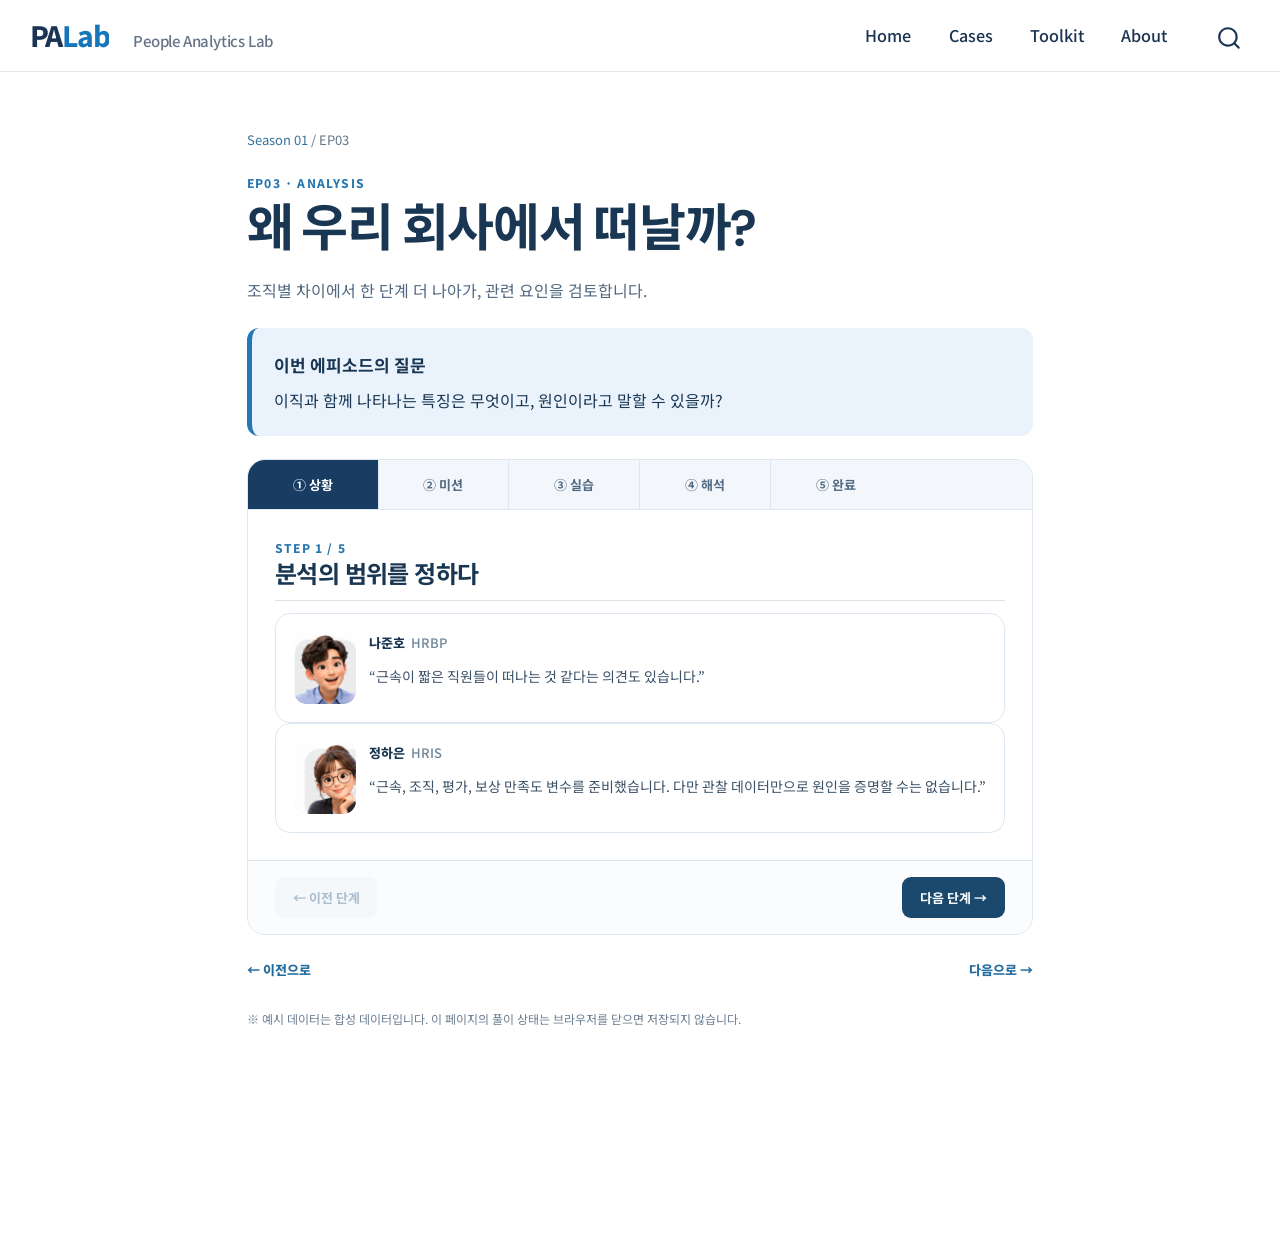
==== docs/cases/season-01/ep03.html @ 8cc3f005 "Initial PALab site with Season 01 EP01 v1.3" ====
<!DOCTYPE html>
<html xmlns="http://www.w3.org/1999/xhtml" lang="en" xml:lang="en"><head>

<meta charset="utf-8">
<meta name="generator" content="quarto-1.11.9">

<meta name="viewport" content="width=device-width, initial-scale=1.0, user-scalable=yes">


<title>EP03 | 왜 우리 회사에서 떠날까? – PALab</title>
<style>
/* Default styles provided by pandoc.
** See https://pandoc.org/MANUAL.html#variables-for-html for config info.
*/
span.smallcaps{font-variant: small-caps;}
div.columns{display: flex; gap: 1.5em;}
div.column{flex: auto;}
@media screen {
div.columns{gap: min(4vw, 1.5em);}
div.column{overflow-x: auto;}
}
div.hanging-indent{margin-left: 1.5em; text-indent: -1.5em;}
ul.task-list{list-style: none;}
ul.task-list li input[type="checkbox"] {
  width: 0.8em;
  margin: 0 0.8em 0.2em -1em; /* quarto-specific, see https://github.com/quarto-dev/quarto-cli/issues/4556 */ 
  vertical-align: middle;
}
</style>


<script src="../../site_libs/quarto-nav/quarto-nav.js"></script>
<script src="../../site_libs/quarto-nav/headroom.min.js"></script>
<script src="../../site_libs/clipboard/clipboard.min.js"></script>
<script src="../../site_libs/quarto-search/autocomplete.umd.js"></script>
<script src="../../site_libs/quarto-search/fuse.min.js"></script>
<script src="../../site_libs/quarto-search/quarto-search.js"></script>
<meta name="quarto:offset" content="../../">
<script src="../../site_libs/quarto-html/quarto.js" type="module"></script>
<script src="../../site_libs/quarto-html/tabsets/tabsets.js" type="module"></script>
<script src="../../site_libs/quarto-html/scrollable-regions/scrollable-regions.js" type="module"></script>
<script src="../../site_libs/quarto-html/popper.min.js"></script>
<script src="../../site_libs/quarto-html/tippy.umd.min.js"></script>
<script src="../../site_libs/quarto-html/anchor.min.js"></script>
<link href="../../site_libs/quarto-html/tippy.css" rel="stylesheet">
<link href="../../site_libs/quarto-html/quarto-syntax-highlighting-63b5708e65d6cd79cd7618c58d0c21e7.css" rel="stylesheet" id="quarto-text-highlighting-styles">
<script src="../../site_libs/bootstrap/bootstrap.min.js"></script>
<link href="../../site_libs/bootstrap/bootstrap-icons.css" rel="stylesheet">
<link href="../../site_libs/bootstrap/bootstrap-667997a87ac983af5cdf63b9a52e4879.min.css" rel="stylesheet" append-hash="true" id="quarto-bootstrap" data-mode="light">
<script id="quarto-search-options" type="application/json">{
  "location": "navbar",
  "copy-button": false,
  "collapse-after": 3,
  "panel-placement": "end",
  "type": "overlay",
  "limit": 50,
  "keyboard-shortcut": [
    "f",
    "/",
    "s"
  ],
  "show-item-context": false,
  "language": {
    "search-no-results-text": "No results",
    "search-matching-documents-text": "matching documents",
    "search-copy-link-title": "Copy link to search",
    "search-hide-matches-text": "Hide additional matches",
    "search-more-match-text": "more match in this document",
    "search-more-matches-text": "more matches in this document",
    "search-clear-button-title": "Clear",
    "search-text-placeholder": "",
    "search-detached-cancel-button-title": "Cancel",
    "search-submit-button-title": "Submit",
    "search-label": "Search"
  }
}</script>


<link rel="stylesheet" href="../../styles/palab.css">
<link rel="stylesheet" href="../../styles/palab-story.css">
</head>

<body class="nav-fixed quarto-light"><a id="quarto-skip-link" class="visually-hidden-focusable" href="#quarto-document-content">Skip to main content</a>

<div id="quarto-search-results"></div>
  <header id="quarto-header" class="headroom fixed-top">
    <nav class="navbar navbar-expand-lg " data-bs-theme="dark" aria-label="Site">
      <div class="navbar-container container-fluid">
      <div class="navbar-brand-container mx-auto">
    <a class="navbar-brand" href="../../index.html">
    <span class="navbar-title">PALab</span>
    </a>
  </div>
          <button class="navbar-toggler" type="button" data-bs-toggle="collapse" data-bs-target="#navbarCollapse" aria-controls="navbarCollapse" aria-expanded="false" aria-label="Toggle navigation" onclick="if (window.quartoToggleHeadroom) { window.quartoToggleHeadroom(); }">
  <span class="navbar-toggler-icon"></span>
</button>
          <div class="collapse navbar-collapse" id="navbarCollapse">
            <ul class="navbar-nav navbar-nav-scroll me-auto">
  <li class="nav-item">
    <a class="nav-link" href="../../index.html"> 
<span class="menu-text">Home</span></a>
  </li>  
  <li class="nav-item">
    <a class="nav-link" href="../../cases/index.html"> 
<span class="menu-text">Cases</span></a>
  </li>  
  <li class="nav-item">
    <a class="nav-link" href="../../toolkit/index.html"> 
<span class="menu-text">Toolkit</span></a>
  </li>  
  <li class="nav-item">
    <a class="nav-link" href="../../about/index.html"> 
<span class="menu-text">About</span></a>
  </li>  
</ul>
          </div> <!-- /navcollapse -->
            <div class="quarto-navbar-tools">
</div>
            <div id="quarto-search" class="" title="Search"></div>
      </div> <!-- /container-fluid -->
    </nav>
</header>
<!-- content -->
<div id="quarto-content" class="quarto-container page-columns page-rows-contents page-layout-full page-navbar">
<!-- sidebar -->
<!-- margin-sidebar -->
    
<!-- main -->
<main class="content column-page" id="quarto-document-content" tabindex="-1"><header id="title-block-header" class="quarto-title-block"><h1 class="title display-7">EP03 | 왜 우리 회사에서 떠날까?</h1></header>

<header id="title-block-header">


</header>


<div class="palab-story">
<p class="crumb"><a href="index.html">Season 01</a> / EP03</p><div class="eyebrow">EP03 · ANALYSIS</div><h1>왜 우리 회사에서 떠날까?</h1><p class="intro">조직별 차이에서 한 단계 더 나아가, 관련 요인을 검토합니다.</p><div class="mission-banner"><strong>이번 에피소드의 질문</strong><p>이직과 함께 나타나는 특징은 무엇이고, 원인이라고 말할 수 있을까?</p></div><div class="learning-frame"><div class="step-nav" role="tablist" aria-label="학습 단계"><button type="button" role="tab" aria-controls="stage-1" aria-selected="false">① 상황</button><button type="button" role="tab" aria-controls="stage-2" aria-selected="false">② 미션</button><button type="button" role="tab" aria-controls="stage-3" aria-selected="false">③ 실습</button><button type="button" role="tab" aria-controls="stage-4" aria-selected="false">④ 해석</button><button type="button" role="tab" aria-controls="stage-5" aria-selected="false">⑤ 완료</button></div><section class="step-pane" id="stage-1"><div class="eyebrow">STEP 1 / 5</div><h2 class="anchored">분석의 범위를 정하다</h2><article class="dialogue"><img class="avatar-photo" src="../../assets/images/season01/na.png" alt="인물 프로필"><div><div class="speaker">나준호<span>HRBP</span></div><p>“근속이 짧은 직원들이 떠나는 것 같다는 의견도 있습니다.”</p></div></article><article class="dialogue"><img class="avatar-photo" src="../../assets/images/season01/jeong.png" alt="인물 프로필"><div><div class="speaker">정하은<span>HRIS</span></div><p>“근속, 조직, 평가, 보상 만족도 변수를 준비했습니다. 다만 관찰 데이터만으로 원인을 증명할 수는 없습니다.”</p></div></article></section><section class="step-pane" id="stage-2"><div class="eyebrow">STEP 2 / 5</div><h2 class="anchored">이번 미션</h2><ol><li>2025년 직원-연도 데이터에서 자발적 퇴직(0/1)을 결과변수로 설정하세요.</li><li>근속 2년 미만과 2년 이상 집단의 이직률을 비교하세요.</li><li>조직·근속·보상 만족도와 이직의 연관성을 탐색하세요.</li><li>연관성과 인과관계를 구분해 결과를 설명하세요.</li></ol><p class="note">본 데이터는 합성 관찰 데이터입니다. 보상 만족도는 실제 설문 수집값이 아니라 학습을 위해 생성된 변수이며, 측정 시점과 선택 편향의 문제가 있을 수 있습니다.</p></section><section class="step-pane" id="stage-3"><div class="eyebrow">STEP 3 / 5</div><h2 class="anchored">관련 요인 탐색하기</h2><a class="download" href="../../data/mirae_living_hr_raw.csv" download="">직원별 인사 원장 CSV 다운로드 ↓</a><p><strong>Excel 실습:</strong> 2025년 1월 1일 재직자를 분석 대상으로 정하고, 각 직원의 2025년 자발적 퇴직 여부(0/1)를 만드세요. 2025년 1월 1일 기준 근속기간을 계산해 2년 미만/이상 집단으로 나누고 자발적 퇴직 비율을 비교하세요.</p><p><strong>추가 탐색:</strong> 부서별, 보상 만족도별 퇴직 비율을 비교하세요. <code>comp_satisfaction</code>은 학습용으로 생성한 1~5점 변수입니다.</p><p class="note">근속기간은 반드시 분석 기준일(2025-01-01)을 기준으로 계산하세요. 연말까지 입사한 직원을 포함하면 비교 집단이 달라집니다. 관찰된 관계는 인과 효과가 아닙니다.</p></section><section class="step-pane" id="stage-4"><div class="eyebrow">STEP 4 / 5</div><h2 class="anchored">결과의 한계를 이해하기</h2><details><summary>해석 가이드 보기</summary><p>집단별 이직률은 2025년 연초 재직자 코호트를 구성해 직접 산출할 수 있습니다. 단순 비교와 회귀 결과가 다를 수 있는 이유는 다른 변수의 구성 차이를 함께 고려하기 때문입니다.</p><p>회귀계수가 유의하거나 오즈비가 크더라도, 누락 변수·측정 시점·선택 편향 때문에 해당 요인이 퇴직을 <strong>일으켰다</strong>고 결론 내릴 수 없습니다.</p></details><p><strong>보고 문장 예시:</strong> “2025년 자료에서 일부 조직과 근속 집단의 자발적 퇴직 비율이 상대적으로 높게 관찰됐습니다. 다만 관찰 자료만으로 그 차이의 원인을 확정할 수는 없습니다.”</p></section><section class="step-pane" id="stage-5"><div class="eyebrow">STEP 5 / 5</div><h2 class="anchored">CHRO에게 분석 결과 전달</h2><article class="dialogue"><img class="avatar-photo" src="../../assets/images/season01/cham.png" alt="인물 프로필"><div><div class="speaker">참지혜<span>CHRO</span></div><p>“관련 요인은 파악했지만 원인을 단정할 수는 없군요. 그렇다면 어떤 조치를 시험해 볼 수 있을까요?”</p></div></article><div class="checklist"><label><input type="checkbox">비교 집단과 결과변수를 명시했다.</label><label><input type="checkbox">기술통계와 회귀분석의 목적을 구분했다.</label><label><input type="checkbox">인과적 표현을 피하고 추가 검증 필요성을 적었다.</label></div><p><strong>산출물:</strong> 이직 관련 요인 분석 메모와 해석상의 한계</p></section><div class="step-actions"><button type="button" class="action secondary prev-step">← 이전 단계</button><button type="button" class="action next-step">다음 단계 →</button></div></div><nav class="ep-nav"><a href="ep02.html">← 이전으로</a><a href="ep04.html">다음으로 →</a></nav><p class="footer-hint">※ 예시 데이터는 합성 데이터입니다. 이 페이지의 풀이 상태는 브라우저를 닫으면 저장되지 않습니다.</p>
</div>
<script src="../../scripts/palab-learning.js" defer=""></script>



</main> <!-- /main -->
<script id="quarto-html-after-body" type="application/javascript">
  window.document.addEventListener("DOMContentLoaded", function (event) {
    const icon = "";
    const anchorJS = new window.AnchorJS();
    anchorJS.options = {
      placement: 'right',
      icon: icon
    };
    anchorJS.add('.anchored');
    const isCodeAnnotation = (el) => {
      for (const clz of el.classList) {
        if (clz.startsWith('code-annotation-')) {                     
          return true;
        }
      }
      return false;
    }
    const onCopySuccess = function(e) {
      // button target
      const button = e.trigger;
      // don't keep focus
      button.blur();
      // flash "checked"
      button.classList.add('code-copy-button-checked');
      var currentTitle = button.getAttribute("title");
      button.setAttribute("title", "Copied!");
      let tooltip;
      if (window.bootstrap) {
        button.setAttribute("data-bs-toggle", "tooltip");
        button.setAttribute("data-bs-placement", "left");
        button.setAttribute("data-bs-title", "Copied!");
        tooltip = new bootstrap.Tooltip(button, 
          { trigger: "manual", 
            customClass: "code-copy-button-tooltip",
            offset: [0, -8]});
        tooltip.show();    
      }
      setTimeout(function() {
        if (tooltip) {
          tooltip.hide();
          button.removeAttribute("data-bs-title");
          button.removeAttribute("data-bs-toggle");
          button.removeAttribute("data-bs-placement");
        }
        button.setAttribute("title", currentTitle);
        button.classList.remove('code-copy-button-checked');
      }, 1000);
      // clear code selection
      e.clearSelection();
    }
    const getTextToCopy = function(trigger) {
      const outerScaffold = trigger.parentElement.cloneNode(true);
      const codeEl = outerScaffold.querySelector('code');
      for (const childEl of codeEl.children) {
        if (isCodeAnnotation(childEl)) {
          childEl.remove();
        }
      }
      return codeEl.innerText;
    }
    const clipboard = new window.ClipboardJS('.code-copy-button:not([data-in-quarto-modal])', {
      text: getTextToCopy
    });
    clipboard.on('success', onCopySuccess);
    if (window.document.getElementById('quarto-embedded-source-code-modal')) {
      const clipboardModal = new window.ClipboardJS('.code-copy-button[data-in-quarto-modal]', {
        text: getTextToCopy,
        container: window.document.getElementById('quarto-embedded-source-code-modal')
      });
      clipboardModal.on('success', onCopySuccess);
    }
      var localhostRegex = new RegExp(/^(?:http|https):\/\/localhost\:?[0-9]*\//);
      var mailtoRegex = new RegExp(/^mailto:/);
        var filterRegex = new RegExp('/' + window.location.host + '/');
      var isInternal = (href) => {
          return filterRegex.test(href) || localhostRegex.test(href) || mailtoRegex.test(href);
      }
      // Inspect non-navigation links and adorn them if external
      window.quartoDecorateExternalLinks = function (root) {
     var links = (root || window.document).querySelectorAll('a[href]:not(.nav-link):not(.navbar-brand):not(.toc-action):not(.sidebar-link):not(.sidebar-item-toggle):not(.pagination-link):not(.no-external):not([aria-hidden]):not(.dropdown-item):not(.quarto-navigation-tool):not(.about-link)');
      for (var i=0; i<links.length; i++) {
        const link = links[i];
        if (!isInternal(link.href)) {
          // undo the damage that might have been done by quarto-nav.js in the case of
          // links that we want to consider external
          if (link.dataset.originalHref !== undefined) {
            link.href = link.dataset.originalHref;
          }
          if (!link.classList.contains('no-external-icon')) {
          }
        }
      }
      };
      window.quartoDecorateExternalLinks(window.document);
    // Esc closes the popup (WCAG 1.4.13) and focus leaving both trigger and
    // popup closes it (WCAG 2.4.11); tippy handles neither for interactive popups.
    const hideOnEscAndFocusOut = {
      name: 'hideOnEscAndFocusOut',
      defaultValue: true,
      fn(instance) {
        const dismiss = () => {
          // A show scheduled by the trigger delay would otherwise reopen it
          instance.clearDelayTimeouts();
          instance.hide();
        };
        const onKeyDown = (event) => {
          if (event.key !== 'Escape') {
            return;
          }
          // Keep Esc from also reaching page handlers (e.g. reveal.js overview),
          // except an open reveal.js slide menu, which Esc should close too.
          // The menu handles keys only when its keyboard option is on.
          const menuHandlesEsc = window.Reveal?.getPlugin?.('menu')?.isOpen() &&
            window.Reveal.getConfig().menu?.keyboard !== false;
          if (!menuHandlesEsc) {
            event.stopPropagation();
          }
          if (instance.popper.contains(window.document.activeElement)) {
            // Disabled while refocusing so the focus trigger does not reopen it
            instance.disable();
            instance.reference.focus();
            instance.enable();
          }
          dismiss();
        };
        const onFocusOut = (event) => {
          const target = event.relatedTarget;
          if (target && !instance.reference.contains(target) &&
              !instance.popper.contains(target)) {
            dismiss();
          }
        };
        // On the trigger too: a click trigger (code-annotations: select) has no
        // blur handling. Attached for the instance's lifetime so leaving the
        // trigger also cancels a show still pending on the trigger delay.
        instance.reference.addEventListener('focusout', onFocusOut);
        return {
          onShow() {
            window.document.addEventListener('keydown', onKeyDown, true);
            instance.popper.addEventListener('focusout', onFocusOut);
          },
          onHide() {
            window.document.removeEventListener('keydown', onKeyDown, true);
            instance.popper.removeEventListener('focusout', onFocusOut);
          },
          onDestroy() {
            instance.reference.removeEventListener('focusout', onFocusOut);
          },
        };
      },
    };
    function tippyHover(el, contentFn, onTriggerFn, onUntriggerFn) {
      const config = {
        allowHTML: true,
        maxWidth: 500,
        delay: 100,
        arrow: false,
        appendTo: function(el) {
            return el.parentElement;
        },
        interactive: true,
        interactiveBorder: 10,
        theme: 'quarto',
        placement: 'bottom-start',
        plugins: [hideOnEscAndFocusOut],
      };
      if (contentFn) {
        config.content = contentFn;
      }
      if (onTriggerFn) {
        config.onTrigger = onTriggerFn;
      }
      if (onUntriggerFn) {
        config.onUntrigger = onUntriggerFn;
      }
      window.tippy(el, config); 
    }
    const noterefs = window.document.querySelectorAll('a[role="doc-noteref"]');
    for (var i=0; i<noterefs.length; i++) {
      const ref = noterefs[i];
      tippyHover(ref, function() {
        // use id or data attribute instead here
        let href = ref.getAttribute('data-footnote-href') || ref.getAttribute('href');
        try { href = new URL(href).hash; } catch {}
        const id = href.replace(/^#\/?/, "");
        const note = window.document.getElementById(id);
        if (note) {
          return note.innerHTML;
        } else {
          return "";
        }
      });
    }
    const xrefs = window.document.querySelectorAll('a.quarto-xref');
    const processXRef = (id, note) => {
      // Strip column container classes
      const stripColumnClz = (el) => {
        el.classList.remove("page-full", "page-columns");
        if (el.children) {
          for (const child of el.children) {
            stripColumnClz(child);
          }
        }
      }
      stripColumnClz(note)
      if (id === null || id.startsWith('sec-')) {
        // Special case sections, only their first couple elements
        const container = document.createElement("div");
        if (note.children && note.children.length > 2) {
          container.appendChild(note.children[0].cloneNode(true));
          for (let i = 1; i < note.children.length; i++) {
            const child = note.children[i];
            if (child.tagName === "P" && child.innerText === "") {
              continue;
            } else {
              container.appendChild(child.cloneNode(true));
              break;
            }
          }
          if (window.Quarto?.typesetMath) {
            window.Quarto.typesetMath(container);
          }
          return container.innerHTML
        } else {
          if (window.Quarto?.typesetMath) {
            window.Quarto.typesetMath(note);
          }
          return note.innerHTML;
        }
      } else {
        // Remove any anchor links if they are present
        const anchorLink = note.querySelector('a.anchorjs-link');
        if (anchorLink) {
          anchorLink.remove();
        }
        if (window.Quarto?.typesetMath) {
          window.Quarto.typesetMath(note);
        }
        if (note.classList.contains("callout")) {
          return note.outerHTML;
        } else {
          return note.innerHTML;
        }
      }
    }
    for (var i=0; i<xrefs.length; i++) {
      const xref = xrefs[i];
      tippyHover(xref, undefined, function(instance) {
        instance.disable();
        let url = xref.getAttribute('href');
        let hash = undefined; 
        if (url.startsWith('#')) {
          hash = url;
        } else {
          try { hash = new URL(url).hash; } catch {}
        }
        if (hash) {
          const id = hash.replace(/^#\/?/, "");
          const note = window.document.getElementById(id);
          if (note !== null) {
            try {
              const html = processXRef(id, note.cloneNode(true));
              instance.setContent(html);
            } finally {
              instance.enable();
              instance.show();
            }
          } else {
            // See if we can fetch this
            fetch(url.split('#')[0])
            .then(res => res.text())
            .then(html => {
              const parser = new DOMParser();
              const htmlDoc = parser.parseFromString(html, "text/html");
              const note = htmlDoc.getElementById(id);
              if (note !== null) {
                const html = processXRef(id, note);
                instance.setContent(html);
              } 
            }).finally(() => {
              instance.enable();
              instance.show();
            });
          }
        } else {
          // See if we can fetch a full url (with no hash to target)
          // This is a special case and we should probably do some content thinning / targeting
          fetch(url)
          .then(res => res.text())
          .then(html => {
            const parser = new DOMParser();
            const htmlDoc = parser.parseFromString(html, "text/html");
            const note = htmlDoc.querySelector('main.content');
            if (note !== null) {
              // This should only happen for chapter cross references
              // (since there is no id in the URL)
              // remove the first header
              if (note.children.length > 0 && note.children[0].tagName === "HEADER") {
                note.children[0].remove();
              }
              const html = processXRef(null, note);
              instance.setContent(html);
            } 
          }).finally(() => {
            instance.enable();
            instance.show();
          });
        }
      }, function(instance) {
      });
    }
        let selectedAnnoteEl;
        const selectorForAnnotation = ( cell, annotation) => {
          let cellAttr = 'data-code-cell="' + cell + '"';
          let lineAttr = 'data-code-annotation="' +  annotation + '"';
          const selector = 'span[' + cellAttr + '][' + lineAttr + ']';
          return selector;
        }
        const selectCodeLines = (annoteEl) => {
          const doc = window.document;
          const targetCell = annoteEl.getAttribute("data-target-cell");
          const targetAnnotation = annoteEl.getAttribute("data-target-annotation");
          const annoteSpan = window.document.querySelector(selectorForAnnotation(targetCell, targetAnnotation));
          const lines = annoteSpan.getAttribute("data-code-lines").split(",");
          const lineIds = lines.map((line) => {
            return targetCell + "-" + line;
          })
          // Each band is positioned against its own containing block, which is
          // not the offsetParent of the lines, so place it from client rects.
          const placeBand = (band, firstEl, lastEl, codeBlock) => {
            const container = band.offsetParent;
            if (container === null) {
              return;
            }
            const containerRect = container.getBoundingClientRect();
            // Reveal.js scales slides with a transform, so convert client
            // pixels back to the CSS pixels of the container.
            const scale = containerRect.height / container.offsetHeight || 1;
            const firstRect = firstEl.getBoundingClientRect();
            const lastRect = lastEl.getBoundingClientRect();
            const top = (firstRect.top - containerRect.top) / scale - container.clientTop + container.scrollTop;
            const height = (lastRect.bottom - firstRect.top) / scale;
            band.style.top = top - 2 + "px";
            band.style.height = height + 4 + "px";
            if (codeBlock) {
              // Without the copy button wrapper, the containing block is wider
              // than the code block, so span the code block explicitly.
              const blockRect = codeBlock.getBoundingClientRect();
              band.style.left = (blockRect.left - containerRect.left) / scale - container.clientLeft + container.scrollLeft + "px";
              band.style.width = blockRect.width / scale + "px";
            }
          };
          if (lineIds.length > 0) {
            const el = window.document.getElementById(lineIds[0]);
            const lastEl = window.document.getElementById(lineIds[lineIds.length - 1]);
            const parent = el.parentElement.parentElement;
            // cook up a div (if necessary) and position it
            let div = window.document.getElementById("code-annotation-line-highlight");
            if (div === null) {
              div = window.document.createElement("div");
              div.setAttribute("id", "code-annotation-line-highlight");
              div.style.position = 'absolute';
              parent.appendChild(div);
            }
            placeBand(div, el, lastEl, parent.closest("div.sourceCode") || parent);
            let gutterDiv = window.document.getElementById("code-annotation-line-highlight-gutter");
            if (gutterDiv === null) {
              gutterDiv = window.document.createElement("div");
              gutterDiv.setAttribute("id", "code-annotation-line-highlight-gutter");
              gutterDiv.style.position = 'absolute';
              const codeCell = window.document.getElementById(targetCell);
              const gutter = codeCell.querySelector('.code-annotation-gutter');
              gutter.appendChild(gutterDiv);
            }
            placeBand(gutterDiv, el, lastEl);
            selectedAnnoteEl = annoteEl;
          }
        };
        const unselectCodeLines = () => {
          const elementsIds = ["code-annotation-line-highlight", "code-annotation-line-highlight-gutter"];
          elementsIds.forEach((elId) => {
            const div = window.document.getElementById(elId);
            if (div) {
              div.remove();
            }
          });
          selectedAnnoteEl = undefined;
        };
          // Handle positioning of the toggle
      window.addEventListener(
        "resize",
        throttle(() => {
          elRect = undefined;
          if (selectedAnnoteEl) {
            selectCodeLines(selectedAnnoteEl);
          }
        }, 10)
      );
      function throttle(fn, ms) {
      let throttle = false;
      let timer;
        return (...args) => {
          if(!throttle) { // first call gets through
              fn.apply(this, args);
              throttle = true;
          } else { // all the others get throttled
              if(timer) clearTimeout(timer); // cancel #2
              timer = setTimeout(() => {
                fn.apply(this, args);
                timer = throttle = false;
              }, ms);
          }
        };
      }
        // Attach click handler to the DT
        const annoteDls = window.document.querySelectorAll('dt[data-target-cell]');
        for (const annoteDlNode of annoteDls) {
          annoteDlNode.addEventListener('click', (event) => {
            const clickedEl = event.target;
            if (clickedEl !== selectedAnnoteEl) {
              unselectCodeLines();
              const activeEl = window.document.querySelector('dt[data-target-cell].code-annotation-active');
              if (activeEl) {
                activeEl.classList.remove('code-annotation-active');
              }
              selectCodeLines(clickedEl);
              clickedEl.classList.add('code-annotation-active');
            } else {
              // Unselect the line
              unselectCodeLines();
              clickedEl.classList.remove('code-annotation-active');
            }
          });
        }
    const findCites = (el) => {
      const parentEl = el.parentElement;
      if (parentEl) {
        const cites = parentEl.dataset.cites;
        if (cites) {
          return {
            el,
            cites: cites.split(' ')
          };
        } else {
          return findCites(el.parentElement)
        }
      } else {
        return undefined;
      }
    };
    var bibliorefs = window.document.querySelectorAll('a[role="doc-biblioref"]');
    for (var i=0; i<bibliorefs.length; i++) {
      const ref = bibliorefs[i];
      const citeInfo = findCites(ref);
      if (citeInfo) {
        tippyHover(citeInfo.el, function() {
          var popup = window.document.createElement('div');
          citeInfo.cites.forEach(function(cite) {
            var citeDiv = window.document.createElement('div');
            citeDiv.classList.add('hanging-indent');
            citeDiv.classList.add('csl-entry');
            var biblioDiv = window.document.getElementById('ref-' + cite);
            if (biblioDiv) {
              citeDiv.innerHTML = biblioDiv.innerHTML;
            }
            popup.appendChild(citeDiv);
          });
          return popup.innerHTML;
        });
      }
    }
  });
  </script>
  <script type="application/javascript">
  window.quartoScrollableRegionsLabels = {"code":"Scrollable code","output":"Scrollable output"};
  </script>
</div> <!-- /content -->




</body></html>
---- docs/site_libs/quarto-html/tippy.css ----
.tippy-box[data-animation=fade][data-state=hidden]{opacity:0}[data-tippy-root]{max-width:calc(100vw - 10px)}.tippy-box{position:relative;background-color:#333;color:#fff;border-radius:4px;font-size:14px;line-height:1.4;white-space:normal;outline:0;transition-property:transform,visibility,opacity}.tippy-box[data-placement^=top]>.tippy-arrow{bottom:0}.tippy-box[data-placement^=top]>.tippy-arrow:before{bottom:-7px;left:0;border-width:8px 8px 0;border-top-color:initial;transform-origin:center top}.tippy-box[data-placement^=bottom]>.tippy-arrow{top:0}.tippy-box[data-placement^=bottom]>.tippy-arrow:before{top:-7px;left:0;border-width:0 8px 8px;border-bottom-color:initial;transform-origin:center bottom}.tippy-box[data-placement^=left]>.tippy-arrow{right:0}.tippy-box[data-placement^=left]>.tippy-arrow:before{border-width:8px 0 8px 8px;border-left-color:initial;right:-7px;transform-origin:center left}.tippy-box[data-placement^=right]>.tippy-arrow{left:0}.tippy-box[data-placement^=right]>.tippy-arrow:before{left:-7px;border-width:8px 8px 8px 0;border-right-color:initial;transform-origin:center right}.tippy-box[data-inertia][data-state=visible]{transition-timing-function:cubic-bezier(.54,1.5,.38,1.11)}.tippy-arrow{width:16px;height:16px;color:#333}.tippy-arrow:before{content:"";position:absolute;border-color:transparent;border-style:solid}.tippy-content{position:relative;padding:5px 9px;z-index:1}
---- docs/site_libs/quarto-html/quarto-syntax-highlighting-63b5708e65d6cd79cd7618c58d0c21e7.css ----
/* quarto syntax highlight colors */
:root {
  --quarto-hl-ot-color: #003B4F;
  --quarto-hl-at-color: #657422;
  --quarto-hl-ss-color: #20794D;
  --quarto-hl-an-color: #5E5E5E;
  --quarto-hl-fu-color: #4758AB;
  --quarto-hl-st-color: #20794D;
  --quarto-hl-cf-color: #003B4F;
  --quarto-hl-op-color: #5E5E5E;
  --quarto-hl-er-color: #AD0000;
  --quarto-hl-bn-color: #AD0000;
  --quarto-hl-al-color: #AD0000;
  --quarto-hl-va-color: #111111;
  --quarto-hl-bu-color: inherit;
  --quarto-hl-ex-color: inherit;
  --quarto-hl-pp-color: #AD0000;
  --quarto-hl-in-color: #5E5E5E;
  --quarto-hl-vs-color: #20794D;
  --quarto-hl-wa-color: #5E5E5E;
  --quarto-hl-do-color: #5E5E5E;
  --quarto-hl-im-color: #00769E;
  --quarto-hl-ch-color: #20794D;
  --quarto-hl-dt-color: #AD0000;
  --quarto-hl-fl-color: #AD0000;
  --quarto-hl-co-color: #5E5E5E;
  --quarto-hl-cv-color: #5E5E5E;
  --quarto-hl-cn-color: #8f5902;
  --quarto-hl-sc-color: #5E5E5E;
  --quarto-hl-dv-color: #AD0000;
  --quarto-hl-kw-color: #003B4F;
}

/* other quarto variables */
:root {
  --quarto-font-monospace: SFMono-Regular, Menlo, Monaco, Consolas, "Liberation Mono", "Courier New", monospace;
}

/* syntax highlight based on Pandoc's rules */
pre > code.sourceCode > span {
  color: #003B4F;
}

code.sourceCode > span {
  color: #003B4F;
}

div.sourceCode,
div.sourceCode pre.sourceCode {
  color: #003B4F;
}

/* Normal */
code span {
  color: #003B4F;
}

/* Alert */
code span.al {
  color: #AD0000;
  font-style: inherit;
}

/* Annotation */
code span.an {
  color: #5E5E5E;
  font-style: inherit;
}

/* Attribute */
code span.at {
  color: #657422;
  font-style: inherit;
}

/* BaseN */
code span.bn {
  color: #AD0000;
  font-style: inherit;
}

/* BuiltIn */
code span.bu {
  font-style: inherit;
}

/* ControlFlow */
code span.cf {
  color: #003B4F;
  font-weight: bold;
  font-style: inherit;
}

/* Char */
code span.ch {
  color: #20794D;
  font-style: inherit;
}

/* Constant */
code span.cn {
  color: #8f5902;
  font-style: inherit;
}

/* Comment */
code span.co {
  color: #5E5E5E;
  font-style: inherit;
}

/* CommentVar */
code span.cv {
  color: #5E5E5E;
  font-style: italic;
}

/* Documentation */
code span.do {
  color: #5E5E5E;
  font-style: italic;
}

/* DataType */
code span.dt {
  color: #AD0000;
  font-style: inherit;
}

/* DecVal */
code span.dv {
  color: #AD0000;
  font-style: inherit;
}

/* Error */
code span.er {
  color: #AD0000;
  font-style: inherit;
}

/* Extension */
code span.ex {
  font-style: inherit;
}

/* Float */
code span.fl {
  color: #AD0000;
  font-style: inherit;
}

/* Function */
code span.fu {
  color: #4758AB;
  font-style: inherit;
}

/* Import */
code span.im {
  color: #00769E;
  font-style: inherit;
}

/* Information */
code span.in {
  color: #5E5E5E;
  font-style: inherit;
}

/* Keyword */
code span.kw {
  color: #003B4F;
  font-weight: bold;
  font-style: inherit;
}

/* Operator */
code span.op {
  color: #5E5E5E;
  font-style: inherit;
}

/* Other */
code span.ot {
  color: #003B4F;
  font-style: inherit;
}

/* Preprocessor */
code span.pp {
  color: #AD0000;
  font-style: inherit;
}

/* SpecialChar */
code span.sc {
  color: #5E5E5E;
  font-style: inherit;
}

/* SpecialString */
code span.ss {
  color: #20794D;
  font-style: inherit;
}

/* String */
code span.st {
  color: #20794D;
  font-style: inherit;
}

/* Variable */
code span.va {
  color: #111111;
  font-style: inherit;
}

/* VerbatimString */
code span.vs {
  color: #20794D;
  font-style: inherit;
}

/* Warning */
code span.wa {
  color: #5E5E5E;
  font-style: italic;
}

.prevent-inlining {
  content: "</";
}

/*# sourceMappingURL=054cc16b9e9817627be6994582d2ffb5.css.map */
---- docs/styles/palab.css ----
/* PALab | People Analytics Lab — consolidated stylesheet v2
   Replace the entire contents of styles/palab.css with this file.
   Home markup uses .palab-home, .palab-hero-grid, .palab-hero-image,
   .palab-team-image and .palab-character-labels. */
@import url('https://fonts.googleapis.com/css2?family=DM+Sans:wght@400;500;600;700;800&family=Noto+Sans+KR:wght@400;500;600;700;800&display=swap');

:root {
  --palab-navy: #1b3453;
  --palab-navy-dark: #122740;
  --palab-blue: #1676b9;
  --palab-blue-light: #eaf1f7;
  --palab-background: #fff;
  --palab-surface: #f6f8fb;
  --palab-text: #243449;
  --palab-muted: #66778b;
  --palab-border: #dfe6ed;
  --palab-radius: 14px;
}

/* 01 — Site-wide typography */
body {
  font-family: 'DM Sans', 'Noto Sans KR', sans-serif;
  color: var(--palab-text);
  background: var(--palab-background);
  line-height: 1.75;
}
h1, h2, h3, h4, h5, h6 {
  font-family: 'DM Sans', 'Noto Sans KR', sans-serif;
  color: var(--palab-navy);
  font-weight: 700;
  letter-spacing: -.025em;
  word-break: keep-all;
}
h1 { font-size: clamp(2rem, 4vw, 3rem); line-height: 1.3; }
h2 { font-size: clamp(1.5rem, 2.5vw, 2rem); }
p { font-size: 1rem; }
a { color: #47749a; }
a:hover { color: var(--palab-navy); }

/* 02 — White navigation and two-tone PALab wordmark */
.navbar {
  background: #fff !important;
  border-bottom: 1px solid #e2e8f0;
  min-height: 72px;
}
.navbar-brand {
  display: inline-flex;
  align-items: baseline;
  gap: 0;
  font-family: 'DM Sans', sans-serif;
  font-size: 0; /* Hide original title text; accessible link remains */
  font-weight: 800;
  letter-spacing: -.04em;
  color: var(--palab-navy) !important;
  text-decoration: none;
  white-space: nowrap;
  margin-right: 0; /* Avoid pushing navigation off screen */
}
.navbar .nav-link {
  color: var(--palab-navy) !important;
  font-size: .95rem;
  font-weight: 500;
  margin: 0 .5rem;
  border-bottom: 2px solid transparent;
}
.navbar .nav-link:hover,
.navbar .nav-link.active {
  color: var(--palab-blue) !important;
  border-bottom-color: var(--palab-blue);
}
.navbar .aa-DetachedSearchButton,
.navbar #quarto-search { color: var(--palab-navy); }
/* Kept for compatibility if a valid subtitle element is later added. */
.navbar .palab-brand-subtitle,
.navbar .palab-brand-subtitle.active {
  color: var(--palab-muted) !important;
  font-size: .72rem;
  font-weight: 400;
  border-bottom: 0 !important;
  pointer-events: none;
}

/* 03 — Standard pages and reusable components */
#quarto-content { background: var(--palab-background); }
main.content {
  max-width: 1120px;
  margin-inline: auto;
  padding-top: 2.5rem;
  padding-bottom: 4rem;
}
.palab-card {
  background: #fff;
  border: 1px solid var(--palab-border);
  border-radius: var(--palab-radius);
  padding: 1.75rem;
  box-shadow: 0 6px 22px rgba(22,45,73,.04);
  transition: transform .2s ease, box-shadow .2s ease;
}
.palab-card:hover {
  transform: translateY(-3px);
  box-shadow: 0 12px 28px rgba(22,45,73,.09);
}
.palab-button {
  display: inline-block;
  padding: .85rem 1.5rem;
  border-radius: 8px;
  background: var(--palab-navy);
  color: #fff;
  font-weight: 600;
  text-decoration: none;
  transition: background .2s ease;
}
.palab-button:hover { background: var(--palab-navy-dark); color: #fff; }

/* 04 — Home page: remove Quarto article framing */
body:has(.palab-home) #title-block-header { display: none; }
body:has(.palab-home) #quarto-content {
  display: block;
  width: 100%;
  max-width: none;
  padding: 0;
  margin: 0;
}
body:has(.palab-home) main.content {
  width: 100%;
  max-width: none;
  padding: 0;
  margin: 0;
}
.palab-home { width: 100%; }
.palab-home-container {
  width: min(calc(100% - 48px), 1200px);
  margin-inline: auto;
}

/* 05 — Hero: unified cinematic composition */
.palab-hero {
  position: relative;
  width: 100%;
  background: #142d4c;
  color: #fff;
  overflow: hidden;
}
body:has(.palab-home) .palab-hero .palab-home-container {
  width: 100%;
  max-width: none;
}
.palab-hero-grid {
  position: relative;
  display: block;
  height: clamp(430px, 28vw, 500px);
  min-height: 0;
  isolation: isolate;
}
.palab-hero-copy {
  position: relative;
  z-index: 3;
  width: 43%;
  height: 100%;
  box-sizing: border-box;
  padding: 28px 16px 24px clamp(28px, 3.2vw, 64px);
  display: flex;
  flex-direction: column;
  justify-content: center;
  align-items: flex-start;
}
.palab-eyebrow {
  color: #c6d9ea;
  font-size: .76rem;
  font-weight: 700;
  letter-spacing: .09em;
  margin: 0 0 12px;
}
.palab-hero-copy h1 {
  color: #fff;
  font-size: clamp(1.85rem, 2.55vw, 2.65rem);
  font-weight: 800;
  line-height: 1.17;
  letter-spacing: -.035em;
  margin: 0 0 15px;
  word-break: keep-all;
}
.palab-hero-description {
  color: #e8eef6;
  font-size: clamp(.82rem, 1vw, .94rem);
  font-weight: 400;
  line-height: 1.55;
  max-width: 470px;
  margin: 0 0 18px;
  word-break: keep-all;
  overflow-wrap: normal;
  white-space: normal;
}
.palab-hero-actions { display: flex; flex-wrap: wrap; gap: .7rem; }
.palab-hero-primary, .palab-hero-secondary {
  display: inline-block;
  padding: .65rem 1.12rem;
  border-radius: 26px;
  font-weight: 700;
  font-size: .84rem;
  text-decoration: none;
  line-height: 1.4;
}
.palab-hero-primary { background: #fff; color: var(--palab-navy); }
.palab-hero-primary:hover { background: var(--palab-blue-light); color: var(--palab-navy); }
.palab-hero-secondary { border: 1px solid rgba(255,255,255,.7); color: #fff; }
.palab-hero-secondary:hover { background: rgba(255,255,255,.12); color: #fff; }

/* The image is a layer of the hero, not a separate grid column. */
.palab-hero-image {
  position: absolute;
  z-index: 1;
  inset: 0 0 0 39%;
  overflow: hidden;
  isolation: isolate;
}
.palab-hero-image p { margin: 0; height: 100%; }
.palab-team-image {
  display: block;
  width: 100%;
  height: 100%;
  object-fit: cover;
  object-position: center 25%;
}
.palab-hero-image::after {
  content: '';
  position: absolute;
  inset: 0;
  z-index: 1;
  background: linear-gradient(90deg, #142d4c 0%, rgba(20,45,76,.82) 12%, rgba(20,45,76,.25) 29%, transparent 46%);
  pointer-events: none;
}
/* 06 — Character labels, positioned relative to the photo layer */
.palab-character-labels { position: absolute; inset: 0; z-index: 2; pointer-events: none; }
.palab-character-label {
  position: absolute;
  bottom: 7%;
  transform: translateX(-50%);
  box-sizing: border-box;
  min-width: 72px;
  max-width: 132px;
  padding: 4px 9px 5px;
  display: flex;
  flex-direction: column;
  align-items: center;
  gap: 0;
  text-align: center;
  border-radius: 6px;
  background: rgba(255,255,255,.96);
  color: var(--palab-navy);
  box-shadow: 0 2px 8px rgba(0,0,0,.12);
}

/* 캐릭터 이름표 위치 조정 — 데스크톱 */

.palab-character-labels {
  position: absolute;
  inset: 0;
  pointer-events: none;
}

.palab-character-label {
  position: absolute;
  bottom: 12%;
  transform: translateX(-50%);
}

/* 각 캐릭터의 몸통 중심에 맞춘 위치 */
.palab-character-label:nth-child(1) {
  left: 21%;
}

.palab-character-label:nth-child(2) {
  left: 45%;
}

.palab-character-label:nth-child(3) {
  left: 65%;
}

.palab-character-label:nth-child(4) {
  left: 88%;
}


/* 07 — Responsive layout */
@media (max-width: 900px) {
  .palab-hero-grid { height: 360px; }
  .palab-hero-copy { width: 48%; }
  .palab-hero-image { left: 36%; }
  .palab-hero-copy h1 { font-size: clamp(2rem, 2.8vw, 3rem); }
  .palab-hero-description { font-size: 1.05rem; }
}
@media (max-width: 640px) {
  .navbar { min-height: 64px; }
  main.content { padding: 1.5rem 1rem 3rem; }
  .palab-card { padding: 1.25rem; }
  .palab-home-container { width: min(calc(100% - 32px), 1200px); }
  .palab-hero-grid { height: auto; display: flex; flex-direction: column; }
  .palab-hero-copy { width: 100%; height: auto; padding: 30px 22px 18px; }
  .palab-hero-copy h1 { font-size: clamp(1.85rem, 6vw, 2.4rem); }
  .palab-hero-description { font-size: .91rem; max-width: none; }
  .palab-hero-image { position: relative; inset: auto; width: 100%; height: clamp(220px, 54vw, 340px); }
  .palab-team-image { object-position: center 40%; }
  .palab-hero-image::after { background: linear-gradient(180deg, #142d4c 0%, rgba(20,45,76,0) 24%); }
  .palab-character-label { bottom: 4%; min-width: 0; max-width: 25%; padding: 3px 4px; }
  .palab-character-label strong { font-size: clamp(9px, 2vw, 11px); }
  .palab-character-label span { font-size: clamp(7px, 1.5vw, 9px); }
}
@media (prefers-reduced-motion: reduce) { .palab-card, .palab-button { transition: none; } }

/* =========================================
   PALab Typography — Noto Sans KR
   ========================================= */

@import url('https://fonts.googleapis.com/css2?family=Noto+Sans+KR:wght@400;500;600;700;800&display=swap');

:root {
  --palab-font: 'Noto Sans KR', sans-serif;
}

html,
body,
button,
input,
textarea,
.navbar,
.navbar-brand,
.nav-link,
.palab-home,
.palab-home * {
  font-family: var(--palab-font) !important;
}

/* =========================================
   Character Labels — Unified Design
   ========================================= */

.palab-character-label {
  box-sizing: border-box;
  width: 120px;
  min-width: 120px;
  max-width: 120px;
  height: 64px;
  padding: 8px 6px;

  display: flex;
  flex-direction: column;
  align-items: center;
  justify-content: center;
  gap: 3px;

  background: rgba(255, 255, 255, 0.96);
  border-radius: 8px;
  box-shadow: 0 3px 10px rgba(0, 0, 0, 0.12);

  text-align: center;
}

.palab-character-label strong {
  display: block;
  font-family: var(--palab-font);
  font-size: 16px;
  font-weight: 700;
  line-height: 1.3;
  color: #193451;
  white-space: nowrap;
}

.palab-character-label span {
  display: block;
  font-family: var(--palab-font);
  font-size: 13px;
  font-weight: 500;
  line-height: 1.4;
  color: #52677E;
  white-space: nowrap;
}

/* 기존 캐릭터별 left 위치는 유지 */


/* PALab wordmark and subtitle — final */

.navbar-brand {
  display: inline-flex;
  align-items: baseline;
  gap: 12px;
  font-family: "Noto Sans KR", sans-serif !important;
  font-size: 0;
  white-space: nowrap;
  text-decoration: none;
}

.navbar-brand::before {
  content: "PALab";
  display: inline-block;
  font-family: "Noto Sans KR", sans-serif;
  font-size: 28px;
  font-weight: 800;
  letter-spacing: -1.3px;
  line-height: 1.2;
  background: linear-gradient(
    to right,
    #1b3453 0%,
    #1b3453 42%,
    #1676b9 42%,
    #1676b9 100%
  );
  -webkit-background-clip: text;
  background-clip: text;
  -webkit-text-fill-color: transparent;
}

.navbar-brand::after {
  content: "People Analytics Lab";
  display: inline-block;
  font-family: "Noto Sans KR", sans-serif;
  font-size: 15px;
  font-weight: 500;
  letter-spacing: -0.2px;
  line-height: 1.2;
  color: #66758a;
}

@media (max-width: 640px) {
  .navbar-brand::before {
    font-size: 24px;
  }

  .navbar-brand::after {
    display: none;
  }
}




/* =========================================
   PALab Learning Journey — unified layout
   ========================================= */
.palab-learning {
  width: 100%;
  background: #f2f5fa;
  border-bottom: 1px solid #e1e8f1;
  font-family: "Noto Sans KR", sans-serif;
}

.palab-learning .palab-learning-inner {
  box-sizing: border-box;
  width: 100%;
  max-width: 1440px;
  margin-inline: auto;
  padding: 22px 44px;
  display: grid;
  grid-template-columns: 185px minmax(0, 1fr);
  align-items: center;
  column-gap: 30px;
}

/* Keep the title and 4 STEPS as one compact vertical group. */
.palab-learning .palab-learning-header {
  box-sizing: border-box;
  display: grid;
  grid-template-columns: minmax(0, 1fr);
  grid-template-rows: max-content max-content;
  align-content: center;
  justify-items: start;F
  row-gap: 5px;
  align-self: stretch;
  margin: 0;
  padding: 0 22px 0 0;
  border-right: 1px solid #cad7e5;
}

.palab-learning .palab-learning-heading {
  display: block;
  width: auto;
  max-width: none;
  min-height: 0;
  margin: 0;
  padding: 0;
  border: 0;
  font-family: "Noto Sans KR", sans-serif;
  font-size: 24px;
  font-weight: 800;
  line-height: 1.25;
  letter-spacing: -.6px;
  color: #1b3453;
  text-align: left;
  transform: none;
}

.palab-learning .palab-learning-count {
  display: block;
  margin: 0;
  padding: 0;
  font-size: 11px;
  font-weight: 700;
  line-height: 1.4;
  letter-spacing: 1.2px;
  color: #66809c;
}

.palab-learning .palab-learning-steps {
  display: grid;
  grid-template-columns: repeat(4, minmax(0, 1fr));
  gap: 16px;
  align-items: start;
  width: 100%;
  min-width: 0;
  margin: 0;
  padding: 0;
}

/* Every icon, heading and description occupies the SAME centered column. */
.palab-learning .palab-learning-step {
  position: relative;
  box-sizing: border-box;
  display: grid;
  grid-template-columns: minmax(0, 1fr);
  grid-template-rows: 54px 39px auto;
  justify-items: stretch;
  align-items: stretch;
  width: 100%;
  min-width: 0;
  margin: 0;
  padding: 0;
  text-align: center;
}

.palab-learning .palab-learning-icon {
  position: relative;
  z-index: 1;
  box-sizing: border-box;
  display: flex;
  align-items: center;
  justify-content: center;
  justify-self: center;
  align-self: center;
  width: 54px;
  height: 54px;
  min-width: 54px;
  min-height: 54px;
  margin: 0;
  padding: 0;
  border-radius: 50%;
  background: #e3effb;
  color: #176fb5;
}

.palab-learning .palab-learning-icon svg {
  display: block;
  width: 30px;
  height: 30px;
  fill: none;
  stroke: currentColor;
  stroke-width: 1.9;
  stroke-linecap: round;
  stroke-linejoin: round;
}

.palab-learning .palab-learning-step h3 {
  box-sizing: border-box;
  display: flex;
  align-items: center;
  justify-content: center;
  justify-self: stretch;
  align-self: stretch;
  width: 100%;
  min-width: 0;
  min-height: 0;
  height: 39px;
  margin: 0;
  padding: 0;
  border: 0;
  font-family: "Noto Sans KR", sans-serif;
  font-size: 16px;
  font-weight: 700;
  line-height: 1.35;
  letter-spacing: -.3px;
  color: #1b3453;
  text-align: center;
  word-break: keep-all;
}

.palab-learning .palab-learning-step p {
  box-sizing: border-box;
  display: block;
  justify-self: stretch;
  width: 100%;
  min-width: 0;
  margin: 0;
  padding: 0;
  font-family: "Noto Sans KR", sans-serif;
  font-size: 13px;
  font-weight: 500;
  line-height: 1.6;
  color: #60748b;
  text-align: center;
  word-break: keep-all;
}

.palab-learning .palab-learning-step:not(:last-child)::after {
  content: "";
  position: absolute;
  top: 27px;
  left: calc(50% + 38px);
  width: calc(100% - 60px);
  height: 1px;
  background: #b6c8dc;
  pointer-events: none;
}

@media (max-width: 1100px) {
  .palab-learning .palab-learning-inner {
    display: block;
    padding: 24px 30px;
  }
  .palab-learning .palab-learning-header {
    display: grid;
    align-self: auto;
    border-right: 0;
    padding: 0;
    margin-bottom: 20px;
  }
  .palab-learning .palab-learning-steps {
    grid-template-columns: repeat(2, minmax(0, 1fr));
    gap: 24px 18px;
  }
  .palab-learning .palab-learning-step::after { display: none; }
}

@media (max-width: 600px) {
  .palab-learning .palab-learning-inner { padding: 22px 20px; }
  .palab-learning .palab-learning-heading { font-size: 21px; }
  .palab-learning .palab-learning-steps { gap: 24px 12px; }
  .palab-learning .palab-learning-step { grid-template-rows: 48px 36px auto; }
  .palab-learning .palab-learning-icon {
    width: 48px;
    height: 48px;
    min-width: 48px;
    min-height: 48px;
  }
  .palab-learning .palab-learning-icon svg { width: 27px; height: 27px; }
  .palab-learning .palab-learning-step h3 { height: 36px; font-size: 14px; }
  .palab-learning .palab-learning-step p { font-size: 11px; }
}

/* 08 — Desktop navbar: place menu beside the search control */
@media (min-width: 992px) {
  .navbar .navbar-collapse > .navbar-nav.me-auto,
  .navbar .navbar-collapse > .navbar-nav.navbar-nav-scroll.me-auto {
    margin-left: auto !important;
    margin-right: 16px !important;
  }
}

/* 09 — Approved homepage design: Season 01 + episodes + quick links
   Keep Hero, navbar, character labels untouched. */
.palab-discover {
  background: #f7f9fc;
  padding: 22px clamp(18px, 1.5vw, 32px) 36px;
  font-family: "Noto Sans KR", sans-serif;
}
.palab-discover, .palab-discover * { box-sizing: border-box; }
.palab-discover-inner { width: 100%; max-width: 1800px; margin-inline: auto; }
.palab-feature-grid {
  display: grid;
  grid-template-columns: minmax(0, 1.43fr) minmax(0, 1fr);
  gap: 20px;
  align-items: stretch;
}
.palab-season-card {
  position: relative;
  isolation: isolate;
  overflow: hidden;
  min-width: 0;
  min-height: 306px;
  border-radius: 14px;
  background: #14395d;
  box-shadow: 0 5px 18px rgba(31,63,100,.09);
}
.palab-season-art {
  position: absolute;
  z-index: -2;
  inset: 0;
  background-image: url('../assets/images/seasons/mirae-living-hq.png');
  background-size: cover;
  background-position: 64% 48%;
}
.palab-season-card::before {
  content: "";
  position: absolute;
  z-index: -1;
  inset: 0;
  background: linear-gradient(90deg,
    rgba(10,35,67,.98) 0%,
    rgba(13,45,80,.94) 29%,
    rgba(18,59,100,.74) 43%,
    rgba(18,59,100,.22) 65%,
    transparent 85%);
}
.palab-season-copy {
  position: relative;
  z-index: 2;
  width: min(55%, 540px);
  min-width: 340px;
  padding: 28px clamp(24px, 2.4vw, 44px);
  color: #fff;
}
.palab-season-tag {
  display: inline-block;
  padding: 6px 17px;
  border-radius: 24px;
  background: #d9edff;
  color: #153d69;
  font-size: 13px;
  font-weight: 800;
  line-height: 1.4;
}
.palab-season-copy h2 {
  border: 0;
  padding: 0;
  margin: 12px 0 14px;
  color: #fff;
  font-size: clamp(31px, 2.4vw, 43px);
  font-weight: 800;
  line-height: 1.18;
  letter-spacing: -.045em;
}
.palab-season-copy p {
  margin: 0 0 20px;
  color: #edf4fc;
  font-size: clamp(14px, .95vw, 17px);
  line-height: 1.62;
  font-weight: 500;
  word-break: keep-all;
}
.palab-season-button {
  display: inline-flex;
  gap: 17px;
  align-items: center;
  border-radius: 24px;
  padding: 10px 19px;
  background: #fff;
  color: #183657;
  font-size: 14px;
  font-weight: 800;
  line-height: 1.3;
  text-decoration: none;
}
.palab-season-button:hover { color: #176fb5; background: #f0f7ff; }
.palab-episode-list {
  display: flex;
  flex-direction: column;
  min-width: 0;
  padding: 7px 13px;
  border: 1px solid #e3eaf3;
  border-radius: 14px;
  background: #fff;
  box-shadow: 0 4px 14px rgba(31,63,100,.07);
}
.palab-episode {
  display: flex;
  flex: 1;
  align-items: center;
  gap: 15px;
  min-height: 70px;
  padding: 7px 13px;
  border-bottom: 1px solid #e6ecf3;
  border-radius: 8px;
  color: #1b3453;
  text-decoration: none;
}
.palab-episode:last-child { border-bottom: 0; }
.palab-episode.is-featured { background: #e5f2ff; }
.palab-episode:hover { background: #eef6ff; color: #1b3453; }
.palab-episode-icon {
  display: flex;
  flex: 0 0 56px;
  align-items: center;
  justify-content: center;
  width: 56px;
  height: 52px;
  border-radius: 12px;
  background: #edf4fc;
  color: #1d70b1;
}
.palab-episode.is-featured .palab-episode-icon { background: #d4e9ff; }
.palab-episode-icon svg, .palab-quick-icon svg {
  width: 32px;
  height: 32px;
  fill: none;
  stroke: currentColor;
  stroke-width: 1.8;
  stroke-linecap: round;
  stroke-linejoin: round;
}
.palab-episode-text { display: flex; flex: 1; flex-direction: column; justify-content: center; min-width: 0; }
.palab-episode-text small { color: #5a7390; font-size: 12px; line-height: 1.4; font-weight: 700; }
.palab-episode-text small b { margin: 0 7px; font-weight: 400; }
.palab-episode-text strong { font-size: clamp(15px, 1vw, 18px); line-height: 1.45; font-weight: 800; word-break: keep-all; }
.palab-episode-arrow { color: #56728f; font-size: 28px; font-weight: 300; line-height: 1; }
.palab-quick-links {
  display: grid;
  grid-template-columns: repeat(3, minmax(0, 1fr));
  gap: 20px;
  margin-top: 18px;
}
.palab-quick-card {
  display: flex;
  align-items: center;
  gap: 18px;
  min-width: 0;
  min-height: 118px;
  padding: 19px 24px;
  border: 1px solid #e1e9f3;
  border-radius: 14px;
  background: #fff;
  box-shadow: 0 5px 15px rgba(31,63,100,.055);
  color: #1b3453;
  text-decoration: none;
}
.palab-quick-card:hover { color: #1b3453; border-color: #bcd8f1; box-shadow: 0 8px 22px rgba(31,63,100,.1); }
.palab-quick-icon {
  display: flex;
  align-items: center;
  justify-content: center;
  flex: 0 0 76px;
  width: 76px;
  height: 76px;
  border-radius: 50%;
  background: #eaf3fc;
  color: #1773b9;
}
.palab-quick-icon svg { width: 40px; height: 40px; }
.palab-quick-text { display: flex; flex-direction: column; min-width: 0; }
.palab-quick-text strong { font-size: clamp(19px, 1.2vw, 23px); font-weight: 800; line-height: 1.3; }
.palab-quick-text small { margin-top: 5px; color: #54677e; font-size: clamp(13px, .86vw, 16px); font-weight: 500; line-height: 1.5; }
.palab-quick-arrow { margin-left: auto; color: #294b70; font-size: 27px; }
@media (max-width: 1200px) {
  .palab-feature-grid { grid-template-columns: minmax(0, 1.25fr) minmax(0, 1fr); gap: 14px; }
  .palab-season-copy { width: 65%; min-width: 0; }
  .palab-season-copy p { font-size: 13px; }
  .palab-desktop-break { display: none; }
  .palab-episode { gap: 10px; padding-inline: 8px; }
  .palab-episode-text strong { font-size: 14px; }
  .palab-quick-card { gap: 12px; padding-inline: 15px; }
  .palab-quick-icon { flex-basis: 58px; width: 58px; height: 58px; }
  .palab-quick-icon svg { width: 32px; height: 32px; }
}
@media (max-width: 900px) {
  .palab-feature-grid { grid-template-columns: 1fr; }
  .palab-season-card { min-height: 290px; }
  .palab-season-copy { width: 60%; }
  .palab-episode-list { min-height: 290px; }
  .palab-quick-links { gap: 10px; }
  .palab-quick-card { min-height: 100px; padding: 12px; }
  .palab-quick-text strong { font-size: 17px; }
  .palab-quick-text small { font-size: 12px; }
}
@media (max-width: 640px) {
  .palab-discover { padding: 16px 14px 26px; }
  .palab-season-card { min-height: 310px; }
  .palab-season-copy { width: 78%; padding: 23px 20px; }
  .palab-season-copy h2 { font-size: 29px; }
  .palab-season-copy p { font-size: 13px; }
  .palab-season-art { background-position: 62% center; }
  .palab-season-card::before { background: linear-gradient(90deg,rgba(10,35,67,.98),rgba(10,35,67,.82) 60%,rgba(10,35,67,.2)); }
  .palab-episode-text strong { font-size: 13px; }
  .palab-episode-icon { flex-basis: 45px; width: 45px; height: 45px; }
  .palab-quick-links { grid-template-columns: 1fr; }
  .palab-quick-card { min-height: 92px; padding: 13px 18px; }
  .palab-quick-icon { flex-basis: 58px; width: 58px; height: 58px; }
  .palab-quick-text strong { font-size: 18px; }
  .palab-quick-text small { font-size: 13px; }
}
---- docs/styles/palab-story.css ----
/* Season 01 interactive learning layer — scoped */
.palab-story{--ink:#193653;--blue:#1875b5;--soft:#eff5fb;--line:#dce7f1;max-width:1160px;margin:auto;padding:26px 26px 85px;font-family:'Noto Sans KR',sans-serif;color:var(--ink)}
.palab-story *{box-sizing:border-box}.palab-story a{text-decoration:none}.palab-story h1,.palab-story h2,.palab-story h3{margin:0;color:var(--ink);line-height:1.4}.palab-story p{margin:0;line-height:1.75}.palab-story .crumb{font-size:13px;color:#60768b;margin-bottom:20px}.palab-story .crumb a{color:#34729c}.palab-story .eyebrow{font-size:12px;font-weight:800;letter-spacing:.1em;color:#2877af}.palab-story .intro{font-size:16px;color:#506981;margin:12px 0 0;max-width:100%}.palab-story .story-hero{border-radius:22px;background:linear-gradient(115deg,#102d4c,#1c4a70);color:white;padding:36px;overflow:hidden;position:relative}.palab-story .story-hero h1{font-size:clamp(27px,3.5vw,42px);color:white;margin:7px 0}.palab-story .story-hero p{color:#e3eef9}.palab-story .story-hero .eyebrow{color:#b9d9ef}.palab-story .story-photo{margin-top:20px;display:block;width:100%;height:clamp(180px,27vw,310px);object-fit:cover;object-position:center 38%;border-radius:14px}.palab-story .story-caption{font-size:12px;color:#b8d3e8;margin-top:8px}.palab-story .section-heading{margin:34px 0 15px;font-size:23px}.palab-story .scene{display:grid;grid-template-columns:repeat(2,minmax(0,1fr));gap:14px}.palab-story .dialogue{border:1px solid var(--line);border-radius:15px;padding:18px;background:white;display:flex;gap:13px;align-items:flex-start}.palab-story .avatar{display:grid;place-items:center;flex:none;width:48px;height:48px;border-radius:13px;background:#dbeaf7;color:#214c71;font-size:14px;font-weight:800}.palab-story .speaker{font-size:13px;font-weight:800;margin-bottom:5px}.palab-story .speaker span{color:#71869a;font-weight:500;margin-left:6px}.palab-story .dialogue p{font-size:14px;color:#354d65}.palab-story .mission-banner{background:#eaf3fb;border-left:5px solid #2478b5;padding:22px;border-radius:12px;margin-top:24px}.palab-story .mission-banner strong{display:block;margin-bottom:6px}.palab-story .mission-banner p{font-size:16px}.palab-story .episode-grid{display:grid;grid-template-columns:repeat(2,minmax(0,1fr));gap:15px}.palab-story .episode-card{display:flex;flex-direction:column;gap:10px;border:1px solid var(--line);border-radius:16px;background:white;padding:23px;color:var(--ink);transition:box-shadow .2s,border-color .2s}.palab-story .episode-card:hover{border-color:#8dbce1;box-shadow:0 8px 22px #15334c18}.palab-story .episode-card small{font-size:11px;font-weight:800;letter-spacing:.08em;color:#2877af}.palab-story .episode-card strong{font-size:19px}.palab-story .episode-card p{font-size:14px;color:#526a80;flex:1}.palab-story .episode-card .go{color:#1676b9;font-weight:800;font-size:13px}.palab-story .learning-frame{border:1px solid var(--line);border-radius:18px;background:white;overflow:hidden;margin-top:23px}.palab-story .step-nav{display:grid;grid-template-columns:repeat(6,1fr);background:#f3f7fb;border-bottom:1px solid var(--line)}.palab-story .step-nav button{border:0;border-right:1px solid var(--line);background:transparent;padding:15px 5px;color:#526b82;font:700 13px 'Noto Sans KR',sans-serif;cursor:pointer}.palab-story .step-nav button:last-child{border-right:0}.palab-story .step-nav button[aria-selected=true]{background:#193d62;color:white}.palab-story .step-pane{display:none;padding:27px}.palab-story .step-pane.is-active{display:block}.palab-story .step-pane h2{font-size:24px;margin:0 0 12px}.palab-story .step-pane h3{font-size:17px;margin:20px 0 8px}.palab-story .step-pane p{margin:9px 0;color:#3c5268}.palab-story .step-pane ul,.palab-story .step-pane ol{line-height:1.9;color:#3c5268;padding-left:24px}.palab-story .step-pane li{margin-bottom:5px}.palab-story .step-actions{display:flex;gap:9px;justify-content:space-between;padding:16px 27px;border-top:1px solid var(--line);background:#fafcfe}.palab-story .action{border:0;border-radius:9px;padding:11px 18px;background:#1b496e;color:white;font:700 13px 'Noto Sans KR',sans-serif;cursor:pointer;display:inline-block}.palab-story .action.secondary{background:#e7eff7;color:#1b496e}.palab-story .action:disabled{opacity:.35;cursor:default}.palab-story .data-table{width:100%;border-collapse:collapse;margin:14px 0;font-size:13px}.palab-story .data-table th,.palab-story .data-table td{padding:10px;border-bottom:1px solid #dbe5ee;text-align:left}.palab-story .data-table th{background:#eaf2fa}.palab-story .download{display:inline-block;background:#e8f2fc;border:1px solid #c9deef;border-radius:9px;padding:11px 14px;font-size:13px;font-weight:800;color:#1b5f93;margin:12px 8px 12px 0}.palab-story details{margin:13px 0;border:1px solid #dbe5ee;border-radius:12px;padding:14px 17px;background:#f8fbfe}.palab-story summary{cursor:pointer;font-weight:800;color:#1d557d}.palab-story .note{border-left:3px solid #b2cee5;padding:11px 15px;background:#f4f8fc;color:#50677e;font-size:13px;margin:14px 0}.palab-story .input-answer{border:1px solid #aabfd1;border-radius:8px;padding:10px 12px;font:14px 'Noto Sans KR',sans-serif;width:150px;max-width:100%}.palab-story .check-result{font-size:13px;font-weight:700;margin-top:8px}.palab-story .mini-progress{margin-top:15px;font-size:12px;color:#6b8297}.palab-story .checklist{display:grid;gap:8px}.palab-story .checklist label{display:block;background:#f4f8fc;border-radius:8px;padding:10px 12px;font-size:14px}.palab-story .checklist input{margin-right:9px}.palab-story .context-strip{display:flex;gap:9px;flex-wrap:wrap;margin:15px 0}.palab-story .context-strip span{background:#e8f2fb;padding:7px 12px;border-radius:30px;font-size:12px;font-weight:700}.palab-story .ep-nav{display:flex;justify-content:space-between;gap:10px;margin-top:24px}.palab-story .ep-nav a{font-size:13px;font-weight:800;color:#216b9d}.palab-story .footer-hint{font-size:12px;color:#6b7f92;margin-top:26px}@media(max-width:680px){.palab-story{padding:18px 14px 60px}.palab-story .story-hero{padding:24px}.palab-story .scene,.palab-story .episode-grid{grid-template-columns:1fr}.palab-story .step-nav button{font-size:11px;padding:12px 3px}.palab-story .step-pane{padding:18px}.palab-story .step-actions{padding:14px 18px}.palab-story .dialogue{padding:14px}.palab-story .avatar{width:40px;height:40px}}

/* v1.1 approved heading, photo and avatar refinements */
body:has(.palab-story) #title-block-header{display:none!important}
.palab-story .crumb-large{font-size:20px;font-weight:800;color:#1b3453;margin:0 0 20px}
.palab-story .meeting-photo{height:auto;max-height:none;object-fit:contain;object-position:center;background:#f1f6fb}
.palab-story .avatar-photo{display:block;flex:none;width:62px;height:72px;object-fit:cover;object-position:center top;border-radius:13px;background:#e7eff7}
.palab-story .dialogue-break{display:block;content:"";margin-top:3px}
.palab-story .answer-bars{display:grid;gap:11px;margin:16px 0}.palab-story .answer-bars>div{display:grid;grid-template-columns:96px minmax(0,1fr) 65px;gap:9px;align-items:center;font-size:13px}.palab-story .answer-bars i{height:15px;border-radius:4px;background:#2877af;display:block;max-width:100%}.palab-story .answer-bars b{text-align:right}
@media(max-width:680px){.palab-story .crumb-large{font-size:17px}.palab-story .avatar-photo{width:50px;height:60px}.palab-story .answer-bars>div{grid-template-columns:74px minmax(0,1fr) 60px;font-size:11px}}

/* v1.2: explicit two-line meeting dialogue; image profiles for all EP scenes */
.palab-story .dialogue-lines .dialogue-line{display:block}
.palab-story .dialogue .avatar-photo{display:block;flex:0 0 62px;width:62px;height:72px;object-fit:cover;object-position:center top}
@media(max-width:680px){.palab-story .dialogue .avatar-photo{flex-basis:50px;width:50px;height:60px}}

/* EP01 v1.3: report editor and Excel reproducibility guide */
.palab-story .report-label{display:block;font-size:14px;font-weight:800;margin:18px 0 8px}
.palab-story .report-input{display:block;width:100%;min-height:190px;padding:14px;border:1px solid #aabfd1;border-radius:10px;font:14px/1.75 'Noto Sans KR',sans-serif;color:#193653;resize:vertical}
.palab-story .report-input:focus{outline:2px solid #2877af;outline-offset:2px}
.palab-story .report-meta{font-size:12px!important;color:#71869a!important;margin:7px 0 13px!important}
.palab-story .report-feedback{margin-top:20px;padding:20px;background:#f8fbfe;border:1px solid #dce7f1;border-radius:12px}
.palab-story .report-feedback[hidden]{display:none}
.palab-story .report-copy{white-space:pre-wrap;overflow-wrap:anywhere}
.palab-story .excel-guide pre{white-space:pre-wrap;overflow-wrap:anywhere;background:#eaf2fa;padding:13px;border-radius:9px;font-size:12px;line-height:1.65}
.palab-story .excel-guide code{overflow-wrap:anywhere}
.palab-story .table-scroll{overflow-x:auto}
@media(max-width:680px){.palab-story .step-nav button{font-size:10px;padding:12px 2px}.palab-story .report-feedback{padding:14px}}
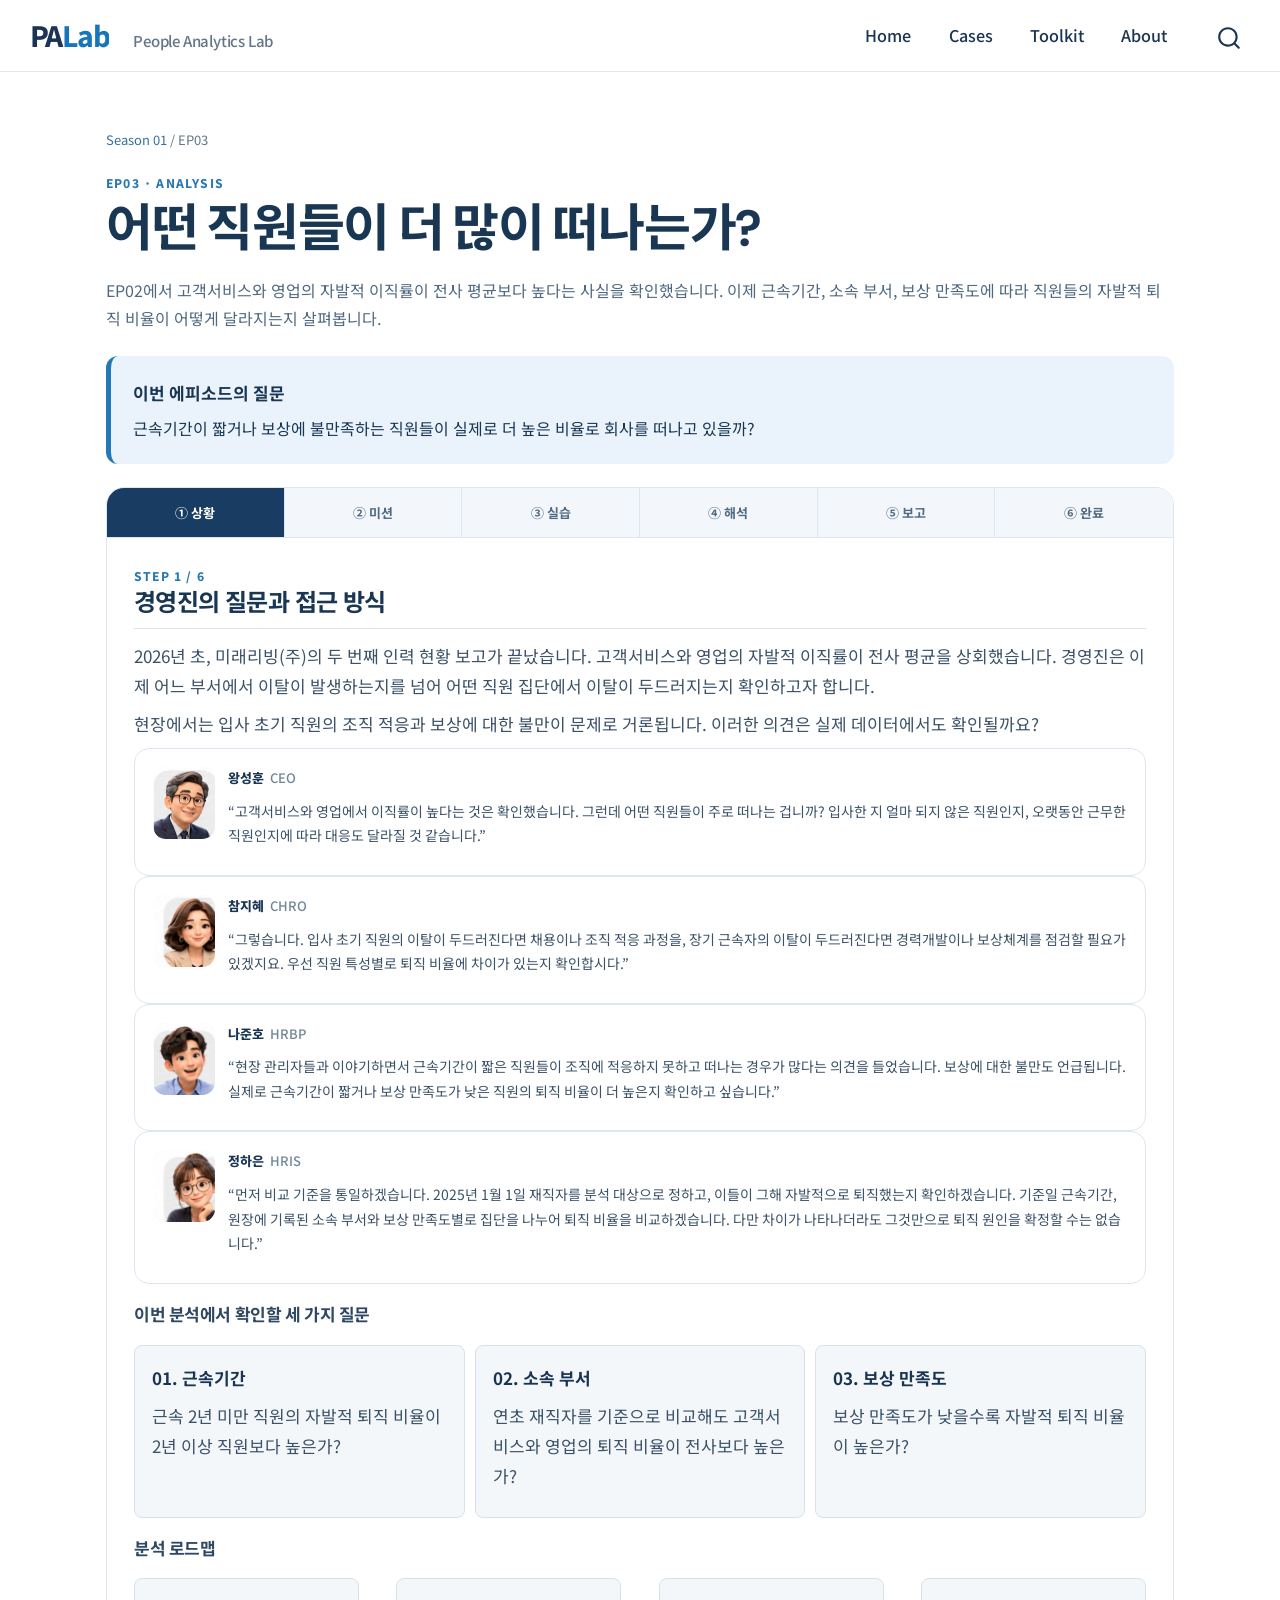
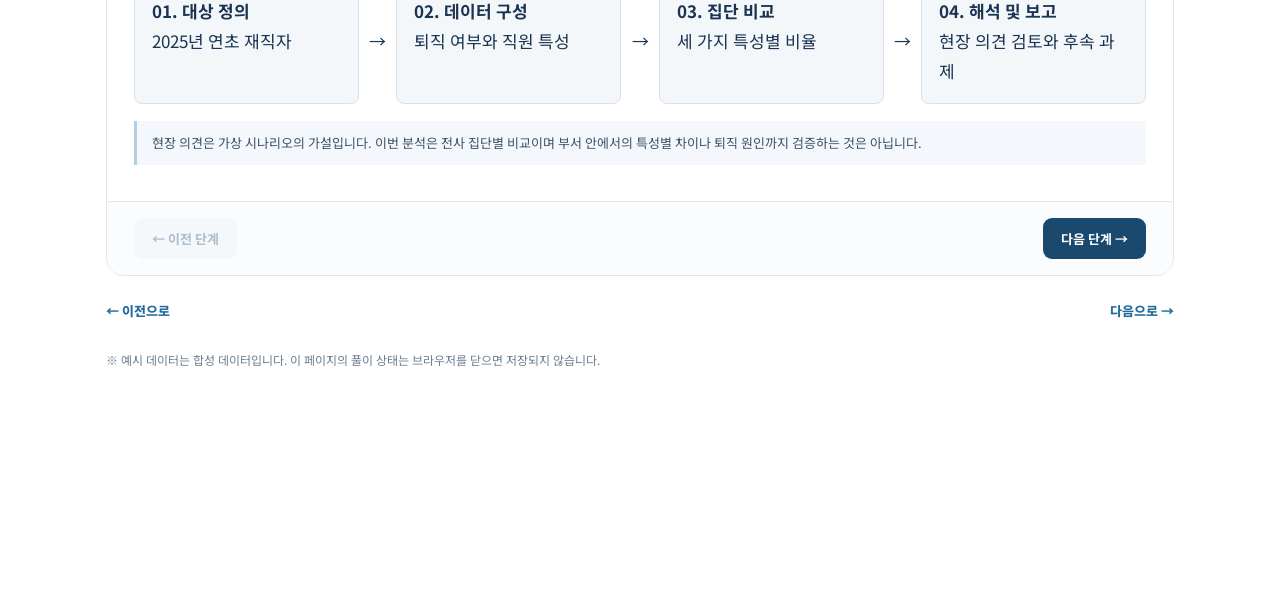
==== commit 3f06d0da: "Upgrade Season 01 EP03 to v1.3" ====
--- a/docs/cases/season-01/ep03.html
+++ b/docs/cases/season-01/ep03.html
@@ -7,7 +7,7 @@
 <meta name="viewport" content="width=device-width, initial-scale=1.0, user-scalable=yes">
 
 
-<title>EP03 | 왜 우리 회사에서 떠날까? – PALab</title>
+<title>EP03 | 어떤 직원들이 더 많이 떠나는가? – PALab</title>
 <style>
 /* Default styles provided by pandoc.
 ** See https://pandoc.org/MANUAL.html#variables-for-html for config info.
@@ -78,6 +78,7 @@
 
 <link rel="stylesheet" href="../../styles/palab.css">
 <link rel="stylesheet" href="../../styles/palab-story.css">
+<link rel="stylesheet" href="../../styles/palab-ep03.css">
 </head>
 
 <body class="nav-fixed quarto-light"><a id="quarto-skip-link" class="visually-hidden-focusable" href="#quarto-document-content">Skip to main content</a>
@@ -126,7 +127,7 @@
 <!-- margin-sidebar -->
     
 <!-- main -->
-<main class="content column-page" id="quarto-document-content" tabindex="-1"><header id="title-block-header" class="quarto-title-block"><h1 class="title display-7">EP03 | 왜 우리 회사에서 떠날까?</h1></header>
+<main class="content column-page" id="quarto-document-content" tabindex="-1"><header id="title-block-header" class="quarto-title-block"><h1 class="title display-7">EP03 | 어떤 직원들이 더 많이 떠나는가?</h1></header>
 
 <header id="title-block-header">
 
@@ -135,8 +136,465 @@
 
 
 <div class="palab-story">
-<p class="crumb"><a href="index.html">Season 01</a> / EP03</p><div class="eyebrow">EP03 · ANALYSIS</div><h1>왜 우리 회사에서 떠날까?</h1><p class="intro">조직별 차이에서 한 단계 더 나아가, 관련 요인을 검토합니다.</p><div class="mission-banner"><strong>이번 에피소드의 질문</strong><p>이직과 함께 나타나는 특징은 무엇이고, 원인이라고 말할 수 있을까?</p></div><div class="learning-frame"><div class="step-nav" role="tablist" aria-label="학습 단계"><button type="button" role="tab" aria-controls="stage-1" aria-selected="false">① 상황</button><button type="button" role="tab" aria-controls="stage-2" aria-selected="false">② 미션</button><button type="button" role="tab" aria-controls="stage-3" aria-selected="false">③ 실습</button><button type="button" role="tab" aria-controls="stage-4" aria-selected="false">④ 해석</button><button type="button" role="tab" aria-controls="stage-5" aria-selected="false">⑤ 완료</button></div><section class="step-pane" id="stage-1"><div class="eyebrow">STEP 1 / 5</div><h2 class="anchored">분석의 범위를 정하다</h2><article class="dialogue"><img class="avatar-photo" src="../../assets/images/season01/na.png" alt="인물 프로필"><div><div class="speaker">나준호<span>HRBP</span></div><p>“근속이 짧은 직원들이 떠나는 것 같다는 의견도 있습니다.”</p></div></article><article class="dialogue"><img class="avatar-photo" src="../../assets/images/season01/jeong.png" alt="인물 프로필"><div><div class="speaker">정하은<span>HRIS</span></div><p>“근속, 조직, 평가, 보상 만족도 변수를 준비했습니다. 다만 관찰 데이터만으로 원인을 증명할 수는 없습니다.”</p></div></article></section><section class="step-pane" id="stage-2"><div class="eyebrow">STEP 2 / 5</div><h2 class="anchored">이번 미션</h2><ol><li>2025년 직원-연도 데이터에서 자발적 퇴직(0/1)을 결과변수로 설정하세요.</li><li>근속 2년 미만과 2년 이상 집단의 이직률을 비교하세요.</li><li>조직·근속·보상 만족도와 이직의 연관성을 탐색하세요.</li><li>연관성과 인과관계를 구분해 결과를 설명하세요.</li></ol><p class="note">본 데이터는 합성 관찰 데이터입니다. 보상 만족도는 실제 설문 수집값이 아니라 학습을 위해 생성된 변수이며, 측정 시점과 선택 편향의 문제가 있을 수 있습니다.</p></section><section class="step-pane" id="stage-3"><div class="eyebrow">STEP 3 / 5</div><h2 class="anchored">관련 요인 탐색하기</h2><a class="download" href="../../data/mirae_living_hr_raw.csv" download="">직원별 인사 원장 CSV 다운로드 ↓</a><p><strong>Excel 실습:</strong> 2025년 1월 1일 재직자를 분석 대상으로 정하고, 각 직원의 2025년 자발적 퇴직 여부(0/1)를 만드세요. 2025년 1월 1일 기준 근속기간을 계산해 2년 미만/이상 집단으로 나누고 자발적 퇴직 비율을 비교하세요.</p><p><strong>추가 탐색:</strong> 부서별, 보상 만족도별 퇴직 비율을 비교하세요. <code>comp_satisfaction</code>은 학습용으로 생성한 1~5점 변수입니다.</p><p class="note">근속기간은 반드시 분석 기준일(2025-01-01)을 기준으로 계산하세요. 연말까지 입사한 직원을 포함하면 비교 집단이 달라집니다. 관찰된 관계는 인과 효과가 아닙니다.</p></section><section class="step-pane" id="stage-4"><div class="eyebrow">STEP 4 / 5</div><h2 class="anchored">결과의 한계를 이해하기</h2><details><summary>해석 가이드 보기</summary><p>집단별 이직률은 2025년 연초 재직자 코호트를 구성해 직접 산출할 수 있습니다. 단순 비교와 회귀 결과가 다를 수 있는 이유는 다른 변수의 구성 차이를 함께 고려하기 때문입니다.</p><p>회귀계수가 유의하거나 오즈비가 크더라도, 누락 변수·측정 시점·선택 편향 때문에 해당 요인이 퇴직을 <strong>일으켰다</strong>고 결론 내릴 수 없습니다.</p></details><p><strong>보고 문장 예시:</strong> “2025년 자료에서 일부 조직과 근속 집단의 자발적 퇴직 비율이 상대적으로 높게 관찰됐습니다. 다만 관찰 자료만으로 그 차이의 원인을 확정할 수는 없습니다.”</p></section><section class="step-pane" id="stage-5"><div class="eyebrow">STEP 5 / 5</div><h2 class="anchored">CHRO에게 분석 결과 전달</h2><article class="dialogue"><img class="avatar-photo" src="../../assets/images/season01/cham.png" alt="인물 프로필"><div><div class="speaker">참지혜<span>CHRO</span></div><p>“관련 요인은 파악했지만 원인을 단정할 수는 없군요. 그렇다면 어떤 조치를 시험해 볼 수 있을까요?”</p></div></article><div class="checklist"><label><input type="checkbox">비교 집단과 결과변수를 명시했다.</label><label><input type="checkbox">기술통계와 회귀분석의 목적을 구분했다.</label><label><input type="checkbox">인과적 표현을 피하고 추가 검증 필요성을 적었다.</label></div><p><strong>산출물:</strong> 이직 관련 요인 분석 메모와 해석상의 한계</p></section><div class="step-actions"><button type="button" class="action secondary prev-step">← 이전 단계</button><button type="button" class="action next-step">다음 단계 →</button></div></div><nav class="ep-nav"><a href="ep02.html">← 이전으로</a><a href="ep04.html">다음으로 →</a></nav><p class="footer-hint">※ 예시 데이터는 합성 데이터입니다. 이 페이지의 풀이 상태는 브라우저를 닫으면 저장되지 않습니다.</p>
+<p class="crumb"><a href="index.html">Season 01</a> / EP03</p><div class="eyebrow">EP03 · ANALYSIS</div><h1>어떤 직원들이 더 많이 떠나는가?</h1><p class="intro">EP02에서 고객서비스와 영업의 자발적 이직률이 전사 평균보다 높다는 사실을 확인했습니다. 이제 근속기간, 소속 부서, 보상 만족도에 따라 직원들의 자발적 퇴직 비율이 어떻게 달라지는지 살펴봅니다.</p><div class="mission-banner"><strong>이번 에피소드의 질문</strong><p>근속기간이 짧거나 보상에 불만족하는 직원들이 실제로 더 높은 비율로 회사를 떠나고 있을까?</p></div><div class="learning-frame"><div class="step-nav" role="tablist" aria-label="학습 단계"><button type="button" role="tab" aria-controls="stage-1" aria-selected="false">① 상황</button><button type="button" role="tab" aria-controls="stage-2" aria-selected="false">② 미션</button><button type="button" role="tab" aria-controls="stage-3" aria-selected="false">③ 실습</button><button type="button" role="tab" aria-controls="stage-4" aria-selected="false">④ 해석</button><button type="button" role="tab" aria-controls="stage-5" aria-selected="false">⑤ 보고</button><button type="button" role="tab" aria-controls="stage-6" aria-selected="false">⑥ 완료</button></div><section class="step-pane" id="stage-1"><div class="eyebrow">STEP 1 / 6</div><h2 class="anchored">경영진의 질문과 접근 방식</h2><p>2026년 초, 미래리빙(주)의 두 번째 인력 현황 보고가 끝났습니다. 고객서비스와 영업의 자발적 이직률이 전사 평균을 상회했습니다. 경영진은 이제 어느 부서에서 이탈이 발생하는지를 넘어 어떤 직원 집단에서 이탈이 두드러지는지 확인하고자 합니다.</p><p>현장에서는 입사 초기 직원의 조직 적응과 보상에 대한 불만이 문제로 거론됩니다. 이러한 의견은 실제 데이터에서도 확인될까요?</p><article class="dialogue"><img class="avatar-photo" src="../../assets/images/season01/wang.png" alt="왕성훈"><div><div class="speaker">왕성훈<span>CEO</span></div><p>“고객서비스와 영업에서 이직률이 높다는 것은 확인했습니다. 그런데 어떤 직원들이 주로 떠나는 겁니까? 입사한 지 얼마 되지 않은 직원인지, 오랫동안 근무한 직원인지에 따라 대응도 달라질 것 같습니다.”</p></div></article><article class="dialogue"><img class="avatar-photo" src="../../assets/images/season01/cham.png" alt="참지혜"><div><div class="speaker">참지혜<span>CHRO</span></div><p>“그렇습니다. 입사 초기 직원의 이탈이 두드러진다면 채용이나 조직 적응 과정을, 장기 근속자의 이탈이 두드러진다면 경력개발이나 보상체계를 점검할 필요가 있겠지요. 우선 직원 특성별로 퇴직 비율에 차이가 있는지 확인합시다.”</p></div></article><article class="dialogue"><img class="avatar-photo" src="../../assets/images/season01/na.png" alt="나준호"><div><div class="speaker">나준호<span>HRBP</span></div><p>“현장 관리자들과 이야기하면서 근속기간이 짧은 직원들이 조직에 적응하지 못하고 떠나는 경우가 많다는 의견을 들었습니다. 보상에 대한 불만도 언급됩니다. 실제로 근속기간이 짧거나 보상 만족도가 낮은 직원의 퇴직 비율이 더 높은지 확인하고 싶습니다.”</p></div></article><article class="dialogue"><img class="avatar-photo" src="../../assets/images/season01/jeong.png" alt="정하은"><div><div class="speaker">정하은<span>HRIS</span></div><p>“먼저 비교 기준을 통일하겠습니다. 2025년 1월 1일 재직자를 분석 대상으로 정하고, 이들이 그해 자발적으로 퇴직했는지 확인하겠습니다. 기준일 근속기간, 원장에 기록된 소속 부서와 보상 만족도별로 집단을 나누어 퇴직 비율을 비교하겠습니다. 다만 차이가 나타나더라도 그것만으로 퇴직 원인을 확정할 수는 없습니다.”</p></div></article><h3 class="anchored">이번 분석에서 확인할 세 가지 질문</h3><div class="ep3-compare"><div><strong>01. 근속기간</strong><p>근속 2년 미만 직원의 자발적 퇴직 비율이 2년 이상 직원보다 높은가?</p></div><div><strong>02. 소속 부서</strong><p>연초 재직자를 기준으로 비교해도 고객서비스와 영업의 퇴직 비율이 전사보다 높은가?</p></div><div><strong>03. 보상 만족도</strong><p>보상 만족도가 낮을수록 자발적 퇴직 비율이 높은가?</p></div></div><h3 class="anchored">분석 로드맵</h3><div class="ep3-flow"><div><strong>01. 대상 정의</strong><br>2025년 연초 재직자</div><span aria-hidden="true">→</span><div><strong>02. 데이터 구성</strong><br>퇴직 여부와 직원 특성</div><span aria-hidden="true">→</span><div><strong>03. 집단 비교</strong><br>세 가지 특성별 비율</div><span aria-hidden="true">→</span><div><strong>04. 해석 및 보고</strong><br>현장 의견 검토와 후속 과제</div></div><p class="note">현장 의견은 가상 시나리오의 가설입니다. 이번 분석은 전사 집단별 비교이며 부서 안에서의 특성별 차이나 퇴직 원인까지 검증하는 것은 아닙니다.</p></section>
+<section class="step-pane" id="stage-2"><div class="eyebrow">STEP 2 / 6</div><h2 class="anchored">이번 미션</h2><ol><li>2025년 1월 1일 재직자 코호트를 구성하세요.</li><li>2025년 자발적 퇴직 여부(0/1)와 기준일 근속 집단을 생성하세요.</li><li>근속 2년 미만·이상, 부서, 보상 만족도 1~5점별 자발적 퇴직 비율을 비교하세요.</li><li>관찰된 차이와 해석의 한계를 경영진에게 보고하세요.</li></ol><p class="note">분모는 해당 집단의 연초 재직자, 분자는 그중 2025년 자발적 퇴직자입니다. 기타 퇴직은 분자에서 제외합니다. Excel만 사용합니다.</p></section>
+<section class="step-pane" id="stage-3"><div class="eyebrow">STEP 3 / 6</div><h2 class="anchored">Excel로 직접 분석하기</h2><p>원자료를 Excel에서 직접 분석하세요. 정답과 완성 수식은 해석 단계에서 확인합니다.</p><a class="download" href="../../data/mirae_living_hr_raw.csv" download="">직원별 인사 원장 CSV 다운로드 ↓</a><h3 class="anchored">1. 분석 대상 만들기</h3><p>CSV를 UTF-8로 가져오고 입사일과 퇴사일이 날짜 형식인지 확인하세요. 직원당 한 행인지 확인한 뒤 기준일 재직 여부를 표시합니다.</p><div class="ep3-flow"><div>전체 원장</div><span>→</span><div>기준일까지 입사</div><span>→</span><div>기준일 재직자</div></div><p>퇴사일이 비어 있거나 기준일보다 늦어야 재직입니다. 중도 입사자는 제외합니다.</p><div class="table-scroll">
+<table class="data-table caption-top table">
+<thead>
+<tr class="header">
+<th data-quarto-table-cell-role="th" scope="col">중간 검산 항목</th>
+<th data-quarto-table-cell-role="th" scope="col">인원</th>
+</tr>
+</thead>
+<tbody>
+<tr class="odd">
+<th data-quarto-table-cell-role="th">전체 원장</th>
+<td><input class="input-answer" style="width:100%;min-width:75px" type="number" min="0" step="1" aria-label="전체 원장" data-ep03-key="check0"></td>
+</tr>
+<tr class="even">
+<th data-quarto-table-cell-role="th">기준일까지 입사</th>
+<td><input class="input-answer" style="width:100%;min-width:75px" type="number" min="0" step="1" aria-label="기준일까지 입사" data-ep03-key="check1"></td>
+</tr>
+<tr class="odd">
+<th data-quarto-table-cell-role="th">기준일 이후 입사</th>
+<td><input class="input-answer" style="width:100%;min-width:75px" type="number" min="0" step="1" aria-label="기준일 이후 입사" data-ep03-key="check2"></td>
+</tr>
+<tr class="even">
+<th data-quarto-table-cell-role="th">기준일까지 퇴직한 입사자</th>
+<td><input class="input-answer" style="width:100%;min-width:75px" type="number" min="0" step="1" aria-label="기준일까지 퇴직한 입사자" data-ep03-key="check3"></td>
+</tr>
+<tr class="odd">
+<th data-quarto-table-cell-role="th">연초 재직자</th>
+<td><input class="input-answer" style="width:100%;min-width:75px" type="number" min="0" step="1" aria-label="연초 재직자" data-ep03-key="check4"></td>
+</tr>
+<tr class="even">
+<th data-quarto-table-cell-role="th">코호트 내 2025년 전체 퇴직</th>
+<td><input class="input-answer" style="width:100%;min-width:75px" type="number" min="0" step="1" aria-label="코호트 내 2025년 전체 퇴직" data-ep03-key="check5"></td>
+</tr>
+<tr class="odd">
+<th data-quarto-table-cell-role="th">코호트 내 자발적 퇴직</th>
+<td><input class="input-answer" style="width:100%;min-width:75px" type="number" min="0" step="1" aria-label="코호트 내 자발적 퇴직" data-ep03-key="check6"></td>
+</tr>
+<tr class="even">
+<th data-quarto-table-cell-role="th">코호트 내 기타 퇴직</th>
+<td><input class="input-answer" style="width:100%;min-width:75px" type="number" min="0" step="1" aria-label="코호트 내 기타 퇴직" data-ep03-key="check7"></td>
+</tr>
+</tbody>
+</table>
+</div><h3 class="anchored">2. 분석용 변수 생성</h3><p>연초 재직 여부, 2025년 자발적 퇴직 여부, 기준일 근속 집단을 새 열에 만드세요. 자발적 퇴직은 1, 그 외는 0입니다. 코호트 외 직원은 분석에서 제외하세요.</p><div class="table-scroll">
+<table class="data-table caption-top table">
+<thead>
+<tr class="header">
+<th data-quarto-table-cell-role="th" scope="col">가상 예시</th>
+<th data-quarto-table-cell-role="th" scope="col">입사일</th>
+<th data-quarto-table-cell-role="th" scope="col">퇴사일</th>
+<th data-quarto-table-cell-role="th" scope="col">유형</th>
+<th data-quarto-table-cell-role="th" scope="col">재직</th>
+<th data-quarto-table-cell-role="th" scope="col">퇴직 여부</th>
+</tr>
+</thead>
+<tbody>
+<tr class="odd">
+<th data-quarto-table-cell-role="th">A</th>
+<td>2022-06-01</td>
+<td>2025-05-01</td>
+<td>자발적 퇴직</td>
+<td>1</td>
+<td>1</td>
+</tr>
+<tr class="even">
+<th data-quarto-table-cell-role="th">B</th>
+<td>2024-06-01</td>
+<td>2025-08-01</td>
+<td>기타 퇴직</td>
+<td>1</td>
+<td>0</td>
+</tr>
+<tr class="odd">
+<th data-quarto-table-cell-role="th">C</th>
+<td>2025-03-01</td>
+<td>—</td>
+<td>—</td>
+<td>0</td>
+<td>제외</td>
+</tr>
+<tr class="even">
+<th data-quarto-table-cell-role="th">D</th>
+<td>2020-01-01</td>
+<td>—</td>
+<td>—</td>
+<td>1</td>
+<td>0</td>
+</tr>
+</tbody>
+</table>
+</div><h3 class="anchored">3. 집단별 비교</h3><p>각 집단의 연초 재직자 수와 자발적 퇴직자 수를 계산하세요. 비율은 12.41처럼 백분율 숫자로 입력합니다.</p><h4 class="anchored">근속기간</h4><div class="table-scroll">
+<table class="data-table caption-top table">
+<thead>
+<tr class="header">
+<th data-quarto-table-cell-role="th" scope="col">집단</th>
+<th data-quarto-table-cell-role="th" scope="col">연초 재직</th>
+<th data-quarto-table-cell-role="th" scope="col">자발적 퇴직</th>
+<th data-quarto-table-cell-role="th" scope="col">비율(%)</th>
+</tr>
+</thead>
+<tbody>
+<tr class="odd">
+<th data-quarto-table-cell-role="th">2년 미만</th>
+<td><input class="input-answer" style="width:100%;min-width:75px" type="number" min="0" step="1" aria-label="2년 미만 재직" data-ep03-key="0-0-n"></td>
+<td><input class="input-answer" style="width:100%;min-width:75px" type="number" min="0" step="1" aria-label="2년 미만 퇴직" data-ep03-key="0-0-v"></td>
+<td><input class="input-answer" style="width:100%;min-width:75px" type="number" min="0" step="0.01" aria-label="2년 미만 비율" data-ep03-key="0-0-r"></td>
+</tr>
+<tr class="even">
+<th data-quarto-table-cell-role="th">2년 이상</th>
+<td><input class="input-answer" style="width:100%;min-width:75px" type="number" min="0" step="1" aria-label="2년 이상 재직" data-ep03-key="0-1-n"></td>
+<td><input class="input-answer" style="width:100%;min-width:75px" type="number" min="0" step="1" aria-label="2년 이상 퇴직" data-ep03-key="0-1-v"></td>
+<td><input class="input-answer" style="width:100%;min-width:75px" type="number" min="0" step="0.01" aria-label="2년 이상 비율" data-ep03-key="0-1-r"></td>
+</tr>
+</tbody>
+</table>
+</div><h4 class="anchored">부서</h4><div class="table-scroll">
+<table class="data-table caption-top table">
+<thead>
+<tr class="header">
+<th data-quarto-table-cell-role="th" scope="col">집단</th>
+<th data-quarto-table-cell-role="th" scope="col">연초 재직</th>
+<th data-quarto-table-cell-role="th" scope="col">자발적 퇴직</th>
+<th data-quarto-table-cell-role="th" scope="col">비율(%)</th>
+</tr>
+</thead>
+<tbody>
+<tr class="odd">
+<th data-quarto-table-cell-role="th">경영지원</th>
+<td><input class="input-answer" style="width:100%;min-width:75px" type="number" min="0" step="1" aria-label="경영지원 재직" data-ep03-key="1-0-n"></td>
+<td><input class="input-answer" style="width:100%;min-width:75px" type="number" min="0" step="1" aria-label="경영지원 퇴직" data-ep03-key="1-0-v"></td>
+<td><input class="input-answer" style="width:100%;min-width:75px" type="number" min="0" step="0.01" aria-label="경영지원 비율" data-ep03-key="1-0-r"></td>
+</tr>
+<tr class="even">
+<th data-quarto-table-cell-role="th">고객서비스</th>
+<td><input class="input-answer" style="width:100%;min-width:75px" type="number" min="0" step="1" aria-label="고객서비스 재직" data-ep03-key="1-1-n"></td>
+<td><input class="input-answer" style="width:100%;min-width:75px" type="number" min="0" step="1" aria-label="고객서비스 퇴직" data-ep03-key="1-1-v"></td>
+<td><input class="input-answer" style="width:100%;min-width:75px" type="number" min="0" step="0.01" aria-label="고객서비스 비율" data-ep03-key="1-1-r"></td>
+</tr>
+<tr class="odd">
+<th data-quarto-table-cell-role="th">생산</th>
+<td><input class="input-answer" style="width:100%;min-width:75px" type="number" min="0" step="1" aria-label="생산 재직" data-ep03-key="1-2-n"></td>
+<td><input class="input-answer" style="width:100%;min-width:75px" type="number" min="0" step="1" aria-label="생산 퇴직" data-ep03-key="1-2-v"></td>
+<td><input class="input-answer" style="width:100%;min-width:75px" type="number" min="0" step="0.01" aria-label="생산 비율" data-ep03-key="1-2-r"></td>
+</tr>
+<tr class="even">
+<th data-quarto-table-cell-role="th">연구개발</th>
+<td><input class="input-answer" style="width:100%;min-width:75px" type="number" min="0" step="1" aria-label="연구개발 재직" data-ep03-key="1-3-n"></td>
+<td><input class="input-answer" style="width:100%;min-width:75px" type="number" min="0" step="1" aria-label="연구개발 퇴직" data-ep03-key="1-3-v"></td>
+<td><input class="input-answer" style="width:100%;min-width:75px" type="number" min="0" step="0.01" aria-label="연구개발 비율" data-ep03-key="1-3-r"></td>
+</tr>
+<tr class="odd">
+<th data-quarto-table-cell-role="th">영업</th>
+<td><input class="input-answer" style="width:100%;min-width:75px" type="number" min="0" step="1" aria-label="영업 재직" data-ep03-key="1-4-n"></td>
+<td><input class="input-answer" style="width:100%;min-width:75px" type="number" min="0" step="1" aria-label="영업 퇴직" data-ep03-key="1-4-v"></td>
+<td><input class="input-answer" style="width:100%;min-width:75px" type="number" min="0" step="0.01" aria-label="영업 비율" data-ep03-key="1-4-r"></td>
+</tr>
+</tbody>
+</table>
+</div><h4 class="anchored">보상 만족도</h4><div class="table-scroll">
+<table class="data-table caption-top table">
+<thead>
+<tr class="header">
+<th data-quarto-table-cell-role="th" scope="col">집단</th>
+<th data-quarto-table-cell-role="th" scope="col">연초 재직</th>
+<th data-quarto-table-cell-role="th" scope="col">자발적 퇴직</th>
+<th data-quarto-table-cell-role="th" scope="col">비율(%)</th>
+</tr>
+</thead>
+<tbody>
+<tr class="odd">
+<th data-quarto-table-cell-role="th">1점</th>
+<td><input class="input-answer" style="width:100%;min-width:75px" type="number" min="0" step="1" aria-label="1점 재직" data-ep03-key="2-0-n"></td>
+<td><input class="input-answer" style="width:100%;min-width:75px" type="number" min="0" step="1" aria-label="1점 퇴직" data-ep03-key="2-0-v"></td>
+<td><input class="input-answer" style="width:100%;min-width:75px" type="number" min="0" step="0.01" aria-label="1점 비율" data-ep03-key="2-0-r"></td>
+</tr>
+<tr class="even">
+<th data-quarto-table-cell-role="th">2점</th>
+<td><input class="input-answer" style="width:100%;min-width:75px" type="number" min="0" step="1" aria-label="2점 재직" data-ep03-key="2-1-n"></td>
+<td><input class="input-answer" style="width:100%;min-width:75px" type="number" min="0" step="1" aria-label="2점 퇴직" data-ep03-key="2-1-v"></td>
+<td><input class="input-answer" style="width:100%;min-width:75px" type="number" min="0" step="0.01" aria-label="2점 비율" data-ep03-key="2-1-r"></td>
+</tr>
+<tr class="odd">
+<th data-quarto-table-cell-role="th">3점</th>
+<td><input class="input-answer" style="width:100%;min-width:75px" type="number" min="0" step="1" aria-label="3점 재직" data-ep03-key="2-2-n"></td>
+<td><input class="input-answer" style="width:100%;min-width:75px" type="number" min="0" step="1" aria-label="3점 퇴직" data-ep03-key="2-2-v"></td>
+<td><input class="input-answer" style="width:100%;min-width:75px" type="number" min="0" step="0.01" aria-label="3점 비율" data-ep03-key="2-2-r"></td>
+</tr>
+<tr class="even">
+<th data-quarto-table-cell-role="th">4점</th>
+<td><input class="input-answer" style="width:100%;min-width:75px" type="number" min="0" step="1" aria-label="4점 재직" data-ep03-key="2-3-n"></td>
+<td><input class="input-answer" style="width:100%;min-width:75px" type="number" min="0" step="1" aria-label="4점 퇴직" data-ep03-key="2-3-v"></td>
+<td><input class="input-answer" style="width:100%;min-width:75px" type="number" min="0" step="0.01" aria-label="4점 비율" data-ep03-key="2-3-r"></td>
+</tr>
+<tr class="odd">
+<th data-quarto-table-cell-role="th">5점</th>
+<td><input class="input-answer" style="width:100%;min-width:75px" type="number" min="0" step="1" aria-label="5점 재직" data-ep03-key="2-4-n"></td>
+<td><input class="input-answer" style="width:100%;min-width:75px" type="number" min="0" step="1" aria-label="5점 퇴직" data-ep03-key="2-4-v"></td>
+<td><input class="input-answer" style="width:100%;min-width:75px" type="number" min="0" step="0.01" aria-label="5점 비율" data-ep03-key="2-4-r"></td>
+</tr>
+</tbody>
+</table>
+</div><button class="action" id="ep03-check" type="button">중간 계산 및 정답 확인</button><p id="ep03-check-result" class="check-result" aria-live="polite"></p><details><summary>막혔을 때 힌트</summary><p>분모는 집단의 모든 연초 재직자입니다. 분자는 같은 집단에서 2025년 자발적 퇴직 여부가 1인 직원입니다. 각 비교표의 분모 합계와 분자 합계가 전사 값과 일치하는지 확인하세요.</p></details></section>
+<section class="step-pane" id="stage-4"><div class="eyebrow">STEP 4 / 6</div><h2 class="anchored">분석 과정과 결과 해석</h2><h3 class="anchored">1. 왜 연초 재직자를 고정하는가?</h3><p>코호트(cohort)는 공통 기준을 충족하는 집단입니다. 이번에는 2025년 1월 1일 재직자를 고정하고 그해 말까지 자발적 퇴직이 발생했는지 관찰합니다. 중도 입사자는 관찰 시작점에 없으므로 제외합니다. 모든 직원에게 동일한 관찰 종료일을 적용하지만, 퇴직한 사람은 그 전에 관찰이 끝납니다.</p><figure class="ep3-figure figure"><figcaption>관찰 시작점과 종료점 (가상 예시)</figcaption><svg viewbox="0 0 360 165" role="img" aria-label="A B는 연초 재직, C는 중도 입사로 제외" style="width:100%;max-width:620px"><g fill="currentColor" font-size="11"><text x="95" y="15">2025.01.01</text><text x="275" y="15">2025.12.31</text><text x="5" y="50">직원 A</text><text x="5" y="90">직원 B</text><text x="5" y="130">직원 C</text></g><path d="M95 22V145 M330 22V145" stroke="#8095ab" stroke-dasharray="4 4"></path><path d="M55 46H210 M55 86H330" stroke="#294b70" stroke-width="7" stroke-linecap="round"></path><path d="M170 126H330" stroke="#a8b5c2" stroke-width="7" stroke-linecap="round"></path><circle cx="210" cy="46" r="6" fill="#c07842"></circle></svg><small>남색: 포함 · 회색: 제외 · 주황 점: 퇴직</small></figure><p>EP02의 연간 이직률은 연초·연말 평균 인원을 분모로 사용했습니다. EP03은 고정 코호트의 퇴직 비율입니다. 전사 값이 우연히 12%로 같아도 정의는 다릅니다.</p><h3 class="anchored">2. Excel에서 원자료로 재현하기</h3><p>CSV를 데이터 → 텍스트/CSV에서 가져오고 UTF-8과 날짜 형식을 확인합니다. raw 시트 A~H는 employee_id, hire_date, termination_date, exit_type, department, grade, performance, comp_satisfaction입니다. I~K열을 추가합니다. 2행에 아래 수식을 입력하고 1595행까지 복사하세요. 빈 퇴사일은 실제 빈 셀이어야 합니다.</p><h4 class="anchored">I2 · cohort (연초 재직 여부)</h4><pre><code>=IF(AND(B2&lt;=DATE(2025,1,1),OR(C2="",C2&gt;DATE(2025,1,1))),1,0)</code></pre><p>AND는 두 조건을 모두, OR는 둘 중 하나를 만족하는지 확인합니다. 입사일이 기준일 이하이고 퇴사일이 비어 있거나 기준일 이후이면 1입니다. 퇴사일 당일은 재직에서 제외하는 기존 기준을 유지합니다.</p><h4 class="anchored">J2 · voluntary_2025</h4><pre><code>=IF(I2=0,"",IF(AND(C2&lt;&gt;"",C2&gt;=DATE(2025,1,1),C2&lt;DATE(2026,1,1),D2="자발적 퇴직"),1,0))</code></pre><p>기간의 시작과 끝, 퇴직 유형을 모두 확인합니다. 0은 재직 유지뿐 아니라 기타 퇴직도 포함합니다. 코호트 밖은 빈 값입니다.</p><h4 class="anchored">K2 · tenure_group</h4><pre><code>=IF(I2=0,"",IF(B2&lt;=DATE(2023,1,1),"2년 이상","2년 미만"))</code></pre><p>2025년 1월 1일의 정확히 2년 전은 2023년 1월 1일입니다. 입사일이 이 날짜와 같거나 이전이면 2년 이상입니다. 연말 근속이나 반올림한 근속연수로 분류하지 않습니다. 2년은 탐색을 위한 기준이지 검증된 위험 경계가 아닙니다.</p><div class="ep3-flow"><div>2023.01.01 이전·당일<br><b>2년 이상</b></div><span>│</span><div>이후 ~ 2025.01.01<br><b>2년 미만</b></div></div><h4 class="anchored">중간 검산</h4><div class="table-scroll">
+<table class="data-table caption-top table">
+<thead>
+<tr class="header">
+<th data-quarto-table-cell-role="th" scope="col">항목</th>
+<th data-quarto-table-cell-role="th" scope="col">정답</th>
+</tr>
+</thead>
+<tbody>
+<tr class="odd">
+<th data-quarto-table-cell-role="th">전체 원장</th>
+<td>1594</td>
+</tr>
+<tr class="even">
+<th data-quarto-table-cell-role="th">기준일까지 입사</th>
+<td>1428</td>
+</tr>
+<tr class="odd">
+<th data-quarto-table-cell-role="th">기준일 이후 입사</th>
+<td>166</td>
+</tr>
+<tr class="even">
+<th data-quarto-table-cell-role="th">기준일까지 퇴직한 입사자</th>
+<td>228</td>
+</tr>
+<tr class="odd">
+<th data-quarto-table-cell-role="th">연초 재직자</th>
+<td>1200</td>
+</tr>
+<tr class="even">
+<th data-quarto-table-cell-role="th">코호트 내 2025년 전체 퇴직</th>
+<td>166</td>
+</tr>
+<tr class="odd">
+<th data-quarto-table-cell-role="th">코호트 내 자발적 퇴직</th>
+<td>144</td>
+</tr>
+<tr class="even">
+<th data-quarto-table-cell-role="th">코호트 내 기타 퇴직</th>
+<td>22</td>
+</tr>
+</tbody>
+</table>
+</div><div class="ep3-flow"><div>1,594명<br>원장</div><span>→</span><div>1,428명<br>입사 기준 충족</div><span>→</span><div>1,200명<br>재직 코호트</div></div><p>166명은 중도 입사, 228명은 기준일까지 퇴직하여 제외됩니다. 빈 퇴사일인 직원만 세면 연중 퇴직자를 누락합니다.</p><h4 class="anchored">집계 시트 만들기</h4><p>새 시트 A2:A3에 2년 미만, 2년 이상을 입력합니다. B열은 연초 재직, C열은 자발적 퇴직, D열은 비율입니다.</p><pre><code>=COUNTIFS(raw!$I$2:$I$1595,1,raw!$K$2:$K$1595,$A2)</code></pre><pre><code>=COUNTIFS(raw!$I$2:$I$1595,1,raw!$K$2:$K$1595,$A2,raw!$J$2:$J$1595,1)</code></pre><pre><code>=C2/B2</code></pre><p>위 수식은 각각 B2, C2, D2에 입력합니다. D열은 백분율 소수 둘째 자리로 표시합니다. 아래 행에 복사하면 $A2의 행만 바뀝니다. 부서 분석은 별도 시트 A열에 부서명을 입력하고 K 범위를 E 범위로, 만족도 분석은 A열에 숫자 1~5를 입력하고 K 범위를 H 범위로 변경하세요. I와 J 조건은 그대로 유지합니다.</p><h4 class="anchored">피벗 테이블로 교차 검증</h4><p>raw A1:K1595를 선택하고 삽입 → 피벗 테이블을 선택합니다. cohort를 필터에 넣어 1만 선택하고, tenure_group을 행, voluntary_2025를 열, employee_id를 값(개수)에 넣습니다. 값 필드를 한 번 더 추가하여 값 표시 형식 → 행 합계에 대한 백분율을 선택하면 1 열이 집단별 퇴직 비율입니다. 부서와 만족도는 행 필드만 바꿉니다.</p><h3 class="anchored">3. 정답과 결과 해석</h3><h3 class="anchored">근속기간</h3><div class="table-scroll">
+<table class="data-table caption-top table">
+<thead>
+<tr class="header">
+<th data-quarto-table-cell-role="th" scope="col">집단</th>
+<th data-quarto-table-cell-role="th" scope="col">연초 재직</th>
+<th data-quarto-table-cell-role="th" scope="col">자발적 퇴직(1)</th>
+<th data-quarto-table-cell-role="th" scope="col">그 외(0)</th>
+<th data-quarto-table-cell-role="th" scope="col">비율</th>
+</tr>
+</thead>
+<tbody>
+<tr class="odd">
+<th data-quarto-table-cell-role="th">2년 미만</th>
+<td>217</td>
+<td>22</td>
+<td>195</td>
+<td>10.14%</td>
+</tr>
+<tr class="even">
+<th data-quarto-table-cell-role="th">2년 이상</th>
+<td>983</td>
+<td>122</td>
+<td>861</td>
+<td>12.41%</td>
+</tr>
+<tr class="odd">
+<th data-quarto-table-cell-role="th">전체</th>
+<td>1200</td>
+<td>144</td>
+<td>1056</td>
+<td>12.00%</td>
+</tr>
+</tbody>
+</table>
+</div><figure class="ep3-figure figure"><figcaption>근속기간별 자발적 퇴직 비율</figcaption><div class="ep3-chart"><div class="ep3-bar-row"><span>2년 미만</span><div class="ep3-track"><i style="width:50.6912%"></i><em style="left:60.0%"></em></div><b>10.14%</b></div><div class="ep3-bar-row"><span>2년 이상</span><div class="ep3-track"><i style="width:62.0549%"></i><em style="left:60.0%"></em></div><b>12.41%</b></div></div><small>막대: 0~20% · 점선: 전사 12%</small></figure><h3 class="anchored">부서</h3><div class="table-scroll">
+<table class="data-table caption-top table">
+<thead>
+<tr class="header">
+<th data-quarto-table-cell-role="th" scope="col">집단</th>
+<th data-quarto-table-cell-role="th" scope="col">연초 재직</th>
+<th data-quarto-table-cell-role="th" scope="col">자발적 퇴직(1)</th>
+<th data-quarto-table-cell-role="th" scope="col">그 외(0)</th>
+<th data-quarto-table-cell-role="th" scope="col">비율</th>
+</tr>
+</thead>
+<tbody>
+<tr class="odd">
+<th data-quarto-table-cell-role="th">경영지원</th>
+<td>97</td>
+<td>10</td>
+<td>87</td>
+<td>10.31%</td>
+</tr>
+<tr class="even">
+<th data-quarto-table-cell-role="th">고객서비스</th>
+<td>218</td>
+<td>37</td>
+<td>181</td>
+<td>16.97%</td>
+</tr>
+<tr class="odd">
+<th data-quarto-table-cell-role="th">생산</th>
+<td>432</td>
+<td>46</td>
+<td>386</td>
+<td>10.65%</td>
+</tr>
+<tr class="even">
+<th data-quarto-table-cell-role="th">연구개발</th>
+<td>242</td>
+<td>18</td>
+<td>224</td>
+<td>7.44%</td>
+</tr>
+<tr class="odd">
+<th data-quarto-table-cell-role="th">영업</th>
+<td>211</td>
+<td>33</td>
+<td>178</td>
+<td>15.64%</td>
+</tr>
+<tr class="even">
+<th data-quarto-table-cell-role="th">전체</th>
+<td>1200</td>
+<td>144</td>
+<td>1056</td>
+<td>12.00%</td>
+</tr>
+</tbody>
+</table>
+</div><figure class="ep3-figure figure"><figcaption>부서별 자발적 퇴직 비율</figcaption><div class="ep3-chart"><div class="ep3-bar-row"><span>경영지원</span><div class="ep3-track"><i style="width:51.5464%"></i><em style="left:60.0%"></em></div><b>10.31%</b></div><div class="ep3-bar-row"><span>고객서비스</span><div class="ep3-track"><i style="width:84.8624%"></i><em style="left:60.0%"></em></div><b>16.97%</b></div><div class="ep3-bar-row"><span>생산</span><div class="ep3-track"><i style="width:53.2407%"></i><em style="left:60.0%"></em></div><b>10.65%</b></div><div class="ep3-bar-row"><span>연구개발</span><div class="ep3-track"><i style="width:37.1901%"></i><em style="left:60.0%"></em></div><b>7.44%</b></div><div class="ep3-bar-row"><span>영업</span><div class="ep3-track"><i style="width:78.1991%"></i><em style="left:60.0%"></em></div><b>15.64%</b></div></div><small>막대: 0~20% · 점선: 전사 12%</small></figure><h3 class="anchored">보상 만족도</h3><div class="table-scroll">
+<table class="data-table caption-top table">
+<thead>
+<tr class="header">
+<th data-quarto-table-cell-role="th" scope="col">집단</th>
+<th data-quarto-table-cell-role="th" scope="col">연초 재직</th>
+<th data-quarto-table-cell-role="th" scope="col">자발적 퇴직(1)</th>
+<th data-quarto-table-cell-role="th" scope="col">그 외(0)</th>
+<th data-quarto-table-cell-role="th" scope="col">비율</th>
+</tr>
+</thead>
+<tbody>
+<tr class="odd">
+<th data-quarto-table-cell-role="th">1점</th>
+<td>107</td>
+<td>16</td>
+<td>91</td>
+<td>14.95%</td>
+</tr>
+<tr class="even">
+<th data-quarto-table-cell-role="th">2점</th>
+<td>208</td>
+<td>22</td>
+<td>186</td>
+<td>10.58%</td>
+</tr>
+<tr class="odd">
+<th data-quarto-table-cell-role="th">3점</th>
+<td>439</td>
+<td>44</td>
+<td>395</td>
+<td>10.02%</td>
+</tr>
+<tr class="even">
+<th data-quarto-table-cell-role="th">4점</th>
+<td>337</td>
+<td>43</td>
+<td>294</td>
+<td>12.76%</td>
+</tr>
+<tr class="odd">
+<th data-quarto-table-cell-role="th">5점</th>
+<td>109</td>
+<td>19</td>
+<td>90</td>
+<td>17.43%</td>
+</tr>
+<tr class="even">
+<th data-quarto-table-cell-role="th">전체</th>
+<td>1200</td>
+<td>144</td>
+<td>1056</td>
+<td>12.00%</td>
+</tr>
+</tbody>
+</table>
+</div><figure class="ep3-figure figure"><figcaption>보상 만족도별 자발적 퇴직 비율</figcaption><div class="ep3-chart"><div class="ep3-bar-row"><span>1점</span><div class="ep3-track"><i style="width:74.7664%"></i><em style="left:60.0%"></em></div><b>14.95%</b></div><div class="ep3-bar-row"><span>2점</span><div class="ep3-track"><i style="width:52.8846%"></i><em style="left:60.0%"></em></div><b>10.58%</b></div><div class="ep3-bar-row"><span>3점</span><div class="ep3-track"><i style="width:50.1139%"></i><em style="left:60.0%"></em></div><b>10.02%</b></div><div class="ep3-bar-row"><span>4점</span><div class="ep3-track"><i style="width:63.7982%"></i><em style="left:60.0%"></em></div><b>12.76%</b></div><div class="ep3-bar-row"><span>5점</span><div class="ep3-track"><i style="width:87.1560%"></i><em style="left:60.0%"></em></div><b>17.43%</b></div></div><small>막대: 0~20% · 점선: 전사 12%</small></figure><p>근속 2년 이상은 12.41%, 미만은 10.14%로 2.27%p 차이입니다. 상대 비율은 약 1.22배입니다. 고객서비스와 영업은 전사보다 각각 4.97%p, 3.64%p 높고, 생산은 퇴직자 수가 46명으로 가장 많습니다. 만족도는 5점에서 가장 높고 3점에서 가장 낮아 일관된 증가·감소 패턴이 없습니다.</p><h3 class="anchored">4. 조건부 확률: 같은 분자, 다른 질문</h3><p>조건부 확률은 특정 조건을 만족하는 사람들 안에서 사건이 발생한 비율입니다. 이번에는 관찰된 경험적 비율로 이해하면 됩니다. 퇴직자 중 3점인 사람과 3점인 사람 중 퇴직자는 서로 다른 질문입니다.</p><div class="ep3-compare"><div><strong>퇴직자 중 3점</strong><p>44 ÷ 144 = <b>30.56%</b></p><div class="ep3-track"><i style="width:30.56%"></i></div><small>퇴직자 구성비 · 열 백분율</small></div><div><strong>3점 중 퇴직자</strong><p>44 ÷ 439 = <b>10.02%</b></p><div class="ep3-track"><i style="width:10.02%"></i></div><small>집단별 퇴직 비율 · 행 백분율</small></div></div><p>P(퇴직 | 3점)과 P(3점 | 퇴직)은 분모가 다릅니다. 일반적으로 조건부 확률 P(A | B)는 A와 B가 함께 발생한 확률을 B의 확률로 나눈 값입니다. 여기서는 동일한 44명을 서로 다른 집단 크기로 나눕니다.</p><div class="table-scroll">
+<table class="data-table caption-top table">
+<thead>
+<tr class="header">
+<th data-quarto-table-cell-role="th" scope="col">만족도</th>
+<th data-quarto-table-cell-role="th" scope="col">퇴직자 구성비</th>
+<th data-quarto-table-cell-role="th" scope="col">집단별 퇴직 비율</th>
+</tr>
+</thead>
+<tbody>
+<tr class="odd">
+<th data-quarto-table-cell-role="th">1점</th>
+<td>11.11%</td>
+<td>14.95%</td>
+</tr>
+<tr class="even">
+<th data-quarto-table-cell-role="th">2점</th>
+<td>15.28%</td>
+<td>10.58%</td>
+</tr>
+<tr class="odd">
+<th data-quarto-table-cell-role="th">3점</th>
+<td>30.56%</td>
+<td>10.02%</td>
+</tr>
+<tr class="even">
+<th data-quarto-table-cell-role="th">4점</th>
+<td>29.86%</td>
+<td>12.76%</td>
+</tr>
+<tr class="odd">
+<th data-quarto-table-cell-role="th">5점</th>
+<td>13.19%</td>
+<td>17.43%</td>
+</tr>
+</tbody>
+</table>
+</div><figure class="ep3-figure figure"><figcaption>퇴직자 구성비와 집단별 퇴직 비율 비교 (공통 축 0~35%)</figcaption><div class="ep3-bar-row"><span>1점 구성비</span><div class="ep3-track"><i style="width:31.746%;background:#91abc3"></i></div><b>11.11%</b></div><div class="ep3-bar-row"><span>1점 퇴직률</span><div class="ep3-track"><i style="width:42.724%"></i></div><b>14.95%</b></div><div class="ep3-bar-row"><span>2점 구성비</span><div class="ep3-track"><i style="width:43.651%;background:#91abc3"></i></div><b>15.28%</b></div><div class="ep3-bar-row"><span>2점 퇴직률</span><div class="ep3-track"><i style="width:30.220%"></i></div><b>10.58%</b></div><div class="ep3-bar-row"><span>3점 구성비</span><div class="ep3-track"><i style="width:87.302%;background:#91abc3"></i></div><b>30.56%</b></div><div class="ep3-bar-row"><span>3점 퇴직률</span><div class="ep3-track"><i style="width:28.637%"></i></div><b>10.02%</b></div><div class="ep3-bar-row"><span>4점 구성비</span><div class="ep3-track"><i style="width:85.317%;background:#91abc3"></i></div><b>29.86%</b></div><div class="ep3-bar-row"><span>4점 퇴직률</span><div class="ep3-track"><i style="width:36.456%"></i></div><b>12.76%</b></div><div class="ep3-bar-row"><span>5점 구성비</span><div class="ep3-track"><i style="width:37.698%;background:#91abc3"></i></div><b>13.19%</b></div><div class="ep3-bar-row"><span>5점 퇴직률</span><div class="ep3-track"><i style="width:49.803%"></i></div><b>17.43%</b></div></figure><p>3점 이하 82/754=10.88%, 4점 이상 62/446=13.90%입니다. 이는 탐색적으로 나눈 집단이며 다른 경계에서는 결과가 달라질 수 있습니다.</p><h3 class="anchored">5. 오류를 발견하는 방법</h3><div class="table-scroll">
+<table class="data-table caption-top table">
+<thead>
+<tr class="header">
+<th data-quarto-table-cell-role="th" scope="col">오류 사례</th>
+<th data-quarto-table-cell-role="th" scope="col">점검 방법</th>
+</tr>
+</thead>
+<tbody>
+<tr class="odd">
+<th data-quarto-table-cell-role="th">연초 재직 806명</th>
+<td>입사 조건과 퇴사일 OR 조건을 확인</td>
+</tr>
+<tr class="even">
+<th data-quarto-table-cell-role="th">2년 이상 841명, 미만 359명</th>
+<td>합계가 1,200이어도 날짜 경계를 다시 확인</td>
+</tr>
+<tr class="odd">
+<th data-quarto-table-cell-role="th">퇴직자 구성비를 퇴직 비율로 해석</th>
+<td>분모가 전체 퇴직자인지 집단 재직자인지 확인</td>
+</tr>
+</tbody>
+</table>
+</div><p>잘못 분류한 841명과 359명에 동일한 퇴직자 수 122명과 22명을 적용하면 14.51%와 6.13%가 되어 차이가 약 8.38%p로 과장됩니다. 실제 차이는 2.27%p입니다. 오류의 정확한 수식 원인은 확인되지 않았으므로 특정 함수 탓으로 단정하지 않습니다.</p><h3 class="anchored">6. 어디까지 말할 수 있는가?</h3><p>이번 분석은 합성 데이터의 기술통계입니다. 통계적 유의성 검정이나 회귀분석은 수행하지 않습니다. 부서 이동은 모델링되지 않았고 만족도 측정 시점은 정의되지 않았습니다. 다른 직원 특성의 구성 차이도 통제하지 않았으므로 원인이나 미래 퇴직 가능성을 확정할 수 없습니다. 실제 업무에서는 기준일 소속, 퇴직 전 만족도 측정 여부, 직급·근속 등 추가 정보를 확인해야 합니다.</p></section>
+<section class="step-pane" id="stage-5"><div class="eyebrow">STEP 5 / 6</div><h2 class="anchored">경영진에게 보고하기</h2><p>분석 대상과 기간, 세 가지 비교 결과, 우선 검토 사항 및 한계를 보고하세요.</p><label class="report-label" for="ep03-report">나의 경영진 보고</label><textarea class="report-input" id="ep03-report" rows="8" placeholder="경영진에게 보고하듯 작성하세요."></textarea><p class="report-meta"><span id="ep03-count">0자</span> · 서버에 전송되지 않습니다.</p><button class="action" id="ep03-submit" disabled="" type="button">보고 완료 · 멘토 가이드 보기</button><div class="report-feedback" id="ep03-feedback" hidden=""><h3 class="anchored">PALab 멘토의 보고 예시</h3><p><strong>2025년 자발적 퇴직 관련 특성 탐색</strong></p><p>연초 재직자 1,200명 중 144명(12%)이 자발적으로 퇴직했습니다. 근속 2년 이상은 12.41%, 미만은 10.14%로 2.27%p 차이입니다. 고객서비스(16.97%)와 영업(15.64%)은 전사보다 높고 생산은 46명으로 퇴직자 규모가 가장 큽니다. 보상 만족도는 5점에서 17.43%, 3점에서 10.02%로 일관된 방향이 확인되지 않습니다.</p><p>고객서비스와 영업의 업무 환경 및 퇴직 면담 자료를 우선 검토하고 생산의 인력 공백도 점검하겠습니다. 근속·직급·부서 구성과 퇴직 이전 만족도 측정 자료를 추가 확보해야 합니다. 현재 결과만으로 원인을 확정하거나 보상 정책 변경 효과를 예측할 수 없습니다.</p><h3 class="anchored">보고서 해설 및 자기평가</h3><p>관찰된 사실과 후속 검토 제안을 구분한 예시입니다. 다른 우선순위도 근거가 있다면 가능합니다.</p><div class="checklist report-checklist"><label><input type="checkbox">코호트와 기간 및 세 가지 비교 수치를 정확히 제시했다.</label><label><input type="checkbox">퇴직자 구성비와 집단별 퇴직 비율을 구분했다.</label><label><input type="checkbox">우선 검토 사항과 근거를 설명했다.</label><label><input type="checkbox">원인을 단정하지 않고 후속 과제를 제안했다.</label></div><p id="ep03-self" class="report-meta">자기점검 0/4개</p><details><summary>내가 작성한 보고서 다시 보기</summary><p class="report-copy" id="ep03-copy"></p></details></div></section><section class="step-pane" id="stage-6"><div class="eyebrow">STEP 6 / 6</div><h2 class="anchored">학습 완료 · 다음 분석으로</h2><article class="dialogue"><img class="avatar-photo" src="../../assets/images/season01/cham.png" alt="참지혜"><div><div class="speaker">참지혜<span>CHRO</span></div><p>“관찰된 차이를 확인했습니다. 이제 추가 확인이 필요한 사항과 실행 가능한 대응을 구분해 봅시다.”</p></div></article><div class="checklist"><label><input type="checkbox">코호트와 관찰 기간을 정의할 수 있다.</label><label><input type="checkbox">0/1 변수와 근속 집단을 생성할 수 있다.</label><label><input type="checkbox">조건부 비율과 구성비를 구분할 수 있다.</label><label><input type="checkbox">교차표와 피벗 테이블로 검산할 수 있다.</label><label><input type="checkbox">연관성과 인과관계를 구분하여 보고했다.</label></div><p><strong>산출물:</strong> 코호트 분석표와 경영진 보고서</p><p>Toolkit 연계 예정: 코호트, 조건부 확률, 교차분석, Excel 다중 조건 집계. 다음 EP04에서 대응 방안을 검토합니다.</p></section>
+<div class="step-actions"><button type="button" class="action secondary prev-step">← 이전 단계</button><button type="button" class="action next-step">다음 단계 →</button></div></div><nav class="ep-nav"><a href="ep02.html">← 이전으로</a><a href="ep04.html">다음으로 →</a></nav><p class="footer-hint">※ 예시 데이터는 합성 데이터입니다. 이 페이지의 풀이 상태는 브라우저를 닫으면 저장되지 않습니다.</p>
 </div>
+<script src="../../scripts/palab-ep03.js" defer=""></script>
 <script src="../../scripts/palab-learning.js" defer=""></script>
 
 
--- a/docs/styles/palab.css
+++ b/docs/styles/palab.css
@@ -303,9 +303,21 @@
   .palab-hero-image { position: relative; inset: auto; width: 100%; height: clamp(220px, 54vw, 340px); }
   .palab-team-image { object-position: center 40%; }
   .palab-hero-image::after { background: linear-gradient(180deg, #142d4c 0%, rgba(20,45,76,0) 24%); }
-  .palab-character-label { bottom: 4%; min-width: 0; max-width: 25%; padding: 3px 4px; }
-  .palab-character-label strong { font-size: clamp(9px, 2vw, 11px); }
-  .palab-character-label span { font-size: clamp(7px, 1.5vw, 9px); }
+  /* Mobile-only: four equal-width nameplates with visible gaps. */
+  .palab-hero-image .palab-character-label {
+    bottom: 4%;
+    width: 23%;
+    min-width: 0;
+    max-width: 23%;
+    height: 54px;
+    padding: 4px 1px;
+  }
+  .palab-hero-image .palab-character-label:nth-child(1) { left: 12.5%; }
+  .palab-hero-image .palab-character-label:nth-child(2) { left: 37.5%; }
+  .palab-hero-image .palab-character-label:nth-child(3) { left: 62.5%; }
+  .palab-hero-image .palab-character-label:nth-child(4) { left: 87.5%; }
+  .palab-hero-image .palab-character-label strong { font-size: 12px; }
+  .palab-hero-image .palab-character-label span { font-size: 10px; }
 }
 @media (prefers-reduced-motion: reduce) { .palab-card, .palab-button { transition: none; } }
 
--- a/docs/styles/palab-ep03.css
+++ b/docs/styles/palab-ep03.css
@@ -0,0 +1 @@
+.palab-story .ep3-figure{margin:1.3rem 0;padding:1rem;border:1px solid #d8e1eb;border-radius:12px;background:#fff;color:#1b3453}.palab-story .ep3-figure figcaption{font-weight:700;margin-bottom:.8rem}.palab-story .ep3-flow,.palab-story .ep3-compare{display:flex;align-items:stretch;gap:.6rem;flex-wrap:wrap;margin:1rem 0}.palab-story .ep3-flow>div,.palab-story .ep3-compare>div{flex:1 1 140px;padding:1rem;border:1px solid #d8e1eb;border-radius:8px;background:#f4f7fa;color:#1b3453}.palab-story .ep3-flow>span{align-self:center}.palab-story .ep3-bar-row{display:grid;grid-template-columns:minmax(80px,110px) minmax(50px,1fr) 65px;align-items:center;gap:.5rem;margin:.55rem 0;font-size:.88rem}.palab-story .ep3-track{height:20px;background:#e8eef4;border-radius:3px;position:relative}.palab-story .ep3-track i{display:block;height:100%;background:#294b70;border-radius:3px}.palab-story .ep3-track em{position:absolute;top:-3px;bottom:-3px;border-left:2px dashed #b47742}.palab-story pre{overflow-x:auto}.palab-story .ep3-figure small{display:block;margin-top:.6rem}@media(max-width:480px){.palab-story .ep3-bar-row{grid-template-columns:82px minmax(35px,1fr) 58px;font-size:.8rem}.palab-story .ep3-flow>span{display:none}}
